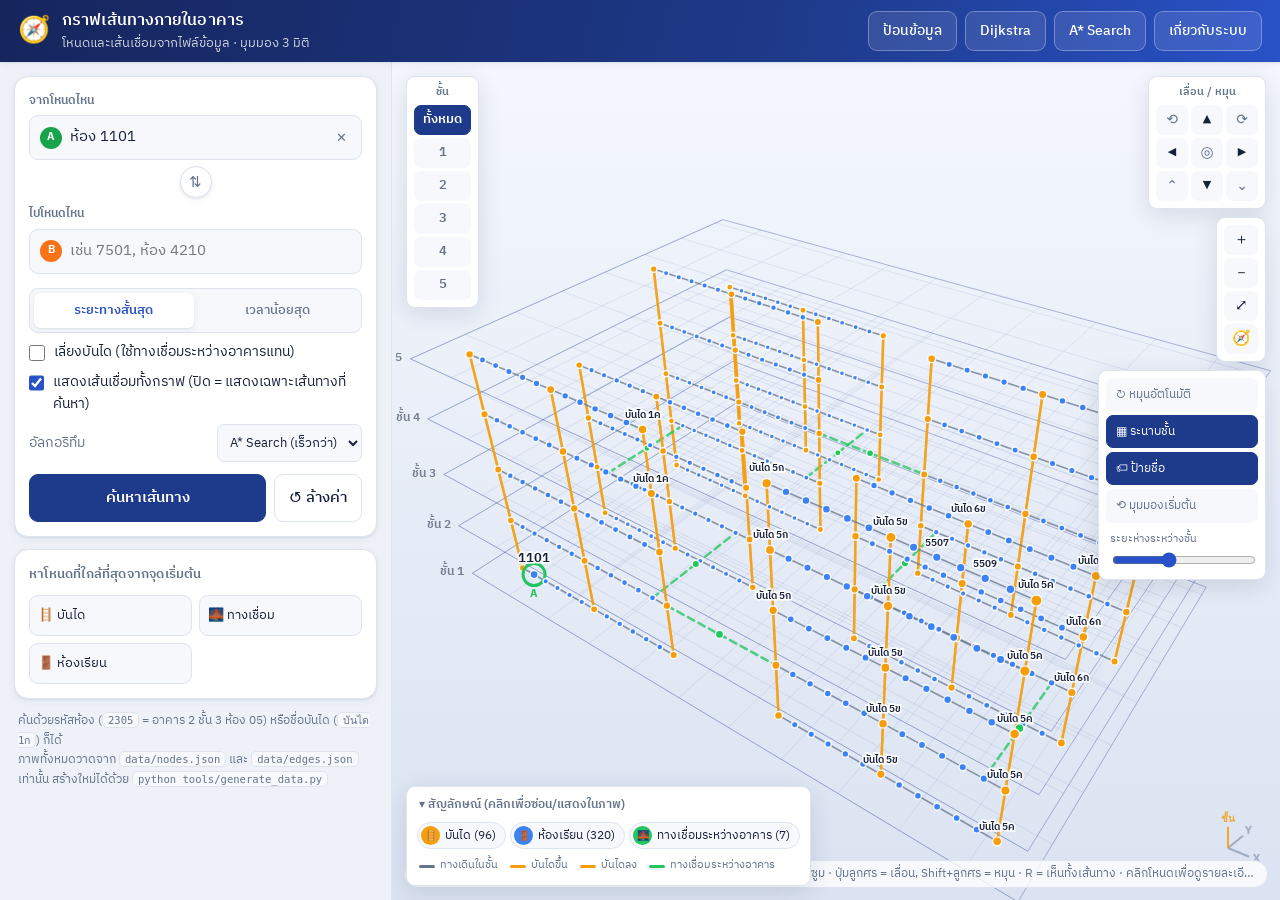
==== index.html @ a959c1fb "เพิ่มปุ่มล้างค่า จุดวิ่งบอกทิศทาง และการจัดมุมมองให้เห็นเส้นทางทั้งเส้น - ปุ่ม "ล้างค่า" ท้ายฟอร์ม ล" ====
<!DOCTYPE html>
<html lang="th">
<head>
<meta charset="utf-8">
<meta name="viewport" content="width=device-width, initial-scale=1, viewport-fit=cover">
<title>กราฟเส้นทางภายในอาคาร — มุมมอง 3 มิติ</title>
<meta name="description" content="แสดงโหนดและเส้นเชื่อมของอาคารเรียน 7 หลังเป็นภาพ 3 มิติที่หมุน เลื่อน และซูมได้ พร้อมค้นหาเส้นทางสั้นที่สุดด้วย Dijkstra และ A*">
<meta name="theme-color" content="#1e3a8a">
<link rel="preconnect" href="https://fonts.googleapis.com">
<link rel="preconnect" href="https://fonts.gstatic.com" crossorigin>
<link href="https://fonts.googleapis.com/css2?family=IBM+Plex+Sans+Thai:wght@400;500;600;700&display=swap" rel="stylesheet">
<link rel="stylesheet" href="css/style.css">
<link rel="icon" href="data:image/svg+xml,<svg xmlns='http://www.w3.org/2000/svg' viewBox='0 0 100 100'><text y='.9em' font-size='90'>🧭</text></svg>">
</head>
<body>

<header class="topbar">
  <div class="brand">
    <span class="brand-mark" aria-hidden="true">🧭</span>
    <div class="brand-text">
      <h1>กราฟเส้นทางภายในอาคาร</h1>
      <p>โหนดและเส้นเชื่อมจากไฟล์ข้อมูล · มุมมอง 3 มิติ</p>
    </div>
  </div>
  <nav class="topbar-actions">
    <a class="btn" href="data-editor.html" title="สอนวิธีป้อนข้อมูล JSON ทั้งสามไฟล์ พร้อมช่องแก้ไขที่วาดภาพให้ทันที">ป้อนข้อมูล</a>
    <a class="btn" href="dijkstra.html" title="อธิบายอัลกอริทึม Dijkstra พร้อมภาพจำลอง">Dijkstra</a>
    <a class="btn" href="astar.html" title="อธิบายอัลกอริทึม A* Search พร้อมภาพจำลอง">A* Search</a>
    <button type="button" class="btn btn-ghost" id="about-btn">เกี่ยวกับระบบ</button>
  </nav>
</header>

<div id="loader" class="loader">กำลังโหลดข้อมูลกราฟ…</div>

<main class="layout">

  <!-- ================= แถบด้านข้าง ================= -->
  <aside class="sidebar">
    <button type="button" id="sheet-handle" class="sheet-handle" aria-label="ย่อ/ขยายแผงค้นหา"></button>

    <section class="panel">
      <form id="route-form" autocomplete="off">
        <div class="picker" id="picker-start">
          <label class="picker-label" for="input-start">จากโหนดไหน</label>
          <div class="picker-control">
            <span class="picker-pin picker-pin--a">A</span>
            <input type="text" id="input-start" placeholder="เช่น 1101, บันได 1ก, ทางเชื่อม" role="combobox" aria-expanded="false" aria-controls="list-start">
            <button type="button" class="picker-clear" aria-label="ล้างจุดเริ่มต้น">✕</button>
          </div>
          <div class="picker-list" id="list-start" role="listbox"></div>
        </div>

        <button type="button" id="swap-btn" class="swap-btn" aria-label="สลับจุดเริ่มต้นกับจุดหมาย">⇅</button>

        <div class="picker" id="picker-goal">
          <label class="picker-label" for="input-goal">ไปโหนดไหน</label>
          <div class="picker-control">
            <span class="picker-pin picker-pin--b">B</span>
            <input type="text" id="input-goal" placeholder="เช่น 7501, ห้อง 4210" role="combobox" aria-expanded="false" aria-controls="list-goal">
            <button type="button" class="picker-clear" aria-label="ล้างจุดหมาย">✕</button>
          </div>
          <div class="picker-list" id="list-goal" role="listbox"></div>
        </div>

        <fieldset class="options">
          <legend class="sr-only">ตัวเลือกการค้นหาเส้นทาง</legend>

          <div class="segmented" role="radiogroup" aria-label="เกณฑ์การหาเส้นทาง">
            <label><input type="radio" name="metric" value="distance" checked><span>ระยะทางสั้นสุด</span></label>
            <label><input type="radio" name="metric" value="time"><span>เวลาน้อยสุด</span></label>
          </div>

          <label class="check">
            <input type="checkbox" id="opt-avoid-stairs">
            <span>เลี่ยงบันได (ใช้ทางเชื่อมระหว่างอาคารแทน)</span>
          </label>

          <label class="check">
            <input type="checkbox" id="opt-show-edges" checked>
            <span>แสดงเส้นเชื่อมทั้งกราฟ (ปิด = แสดงเฉพาะเส้นทางที่ค้นหา)</span>
          </label>

          <label class="select-row">
            <span>อัลกอริทึม</span>
            <select id="opt-algorithm">
              <option value="astar">A* Search (เร็วกว่า)</option>
              <option value="dijkstra">Dijkstra</option>
            </select>
          </label>
        </fieldset>

        <div class="form-actions">
          <button type="submit" class="btn btn-primary btn-block">ค้นหาเส้นทาง</button>
          <button type="button" class="btn btn-ghost btn-reset" id="reset-btn"
            title="ล้างจุดเริ่มต้น จุดหมาย และเส้นทางที่แสดงอยู่">↺ ล้างค่า</button>
        </div>
      </form>
    </section>

    <section class="panel panel-quick">
      <h2 class="panel-title">หาโหนดที่ใกล้ที่สุดจากจุดเริ่มต้น</h2>
      <div class="quick-grid">
        <button type="button" class="nearest-btn" data-types="stairs" data-label="บันได">🪜 บันได</button>
        <button type="button" class="nearest-btn" data-types="bridge" data-label="ทางเชื่อมระหว่างอาคาร">🌉 ทางเชื่อม</button>
        <button type="button" class="nearest-btn" data-types="classroom" data-label="ห้องเรียน">🚪 ห้องเรียน</button>
      </div>
    </section>

    <section class="panel" id="result-panel" hidden>
      <h2 class="panel-title">เส้นทางที่แนะนำ</h2>
      <div id="result-body"></div>
    </section>

    <section class="panel" id="detail-panel" hidden></section>

    <p class="sidebar-foot">
      ค้นด้วยรหัสห้อง (<code>2305</code> = อาคาร 2 ชั้น 3 ห้อง 05) หรือชื่อบันได (<code>บันได 1ก</code>) ก็ได้<br>
      ภาพทั้งหมดวาดจาก <code>data/nodes.json</code> และ <code>data/edges.json</code> เท่านั้น
      สร้างใหม่ได้ด้วย <code>python tools/generate_data.py</code>
    </p>
  </aside>

  <!-- ================= ภาพกราฟ 3 มิติ ================= -->
  <div class="viewport">
    <canvas id="scene" aria-label="ภาพกราฟโหนดและเส้นเชื่อมแบบ 3 มิติ ลากเพื่อหมุน"></canvas>

    <div class="view-hud view-hud--left">
      <div class="hud-card">
        <span class="hud-title">ชั้น</span>
        <div id="floor-switch" class="floor-switch"></div>
      </div>
    </div>

    <div class="view-hud view-hud--right">
      <div class="hud-card hud-pad" id="view-pad">
        <span class="hud-title">เลื่อน / หมุน</span>
        <div class="pad-grid">
          <button type="button" class="pad-rot" data-rotate="ccw" title="หมุนซ้าย (Shift+←)" aria-label="หมุนซ้าย">⟲</button>
          <button type="button" class="pad-dir" data-pan="up" title="เลื่อนจุดศูนย์กลางขึ้น (↑)" aria-label="เลื่อนขึ้น">▲</button>
          <button type="button" class="pad-rot" data-rotate="cw" title="หมุนขวา (Shift+→)" aria-label="หมุนขวา">⟳</button>

          <button type="button" class="pad-dir" data-pan="left" title="เลื่อนจุดศูนย์กลางไปทางซ้าย (←)" aria-label="เลื่อนซ้าย">◀</button>
          <button type="button" class="pad-home" id="pan-center" title="กลับไปกึ่งกลางกราฟ (C)" aria-label="กลับไปกึ่งกลาง">◎</button>
          <button type="button" class="pad-dir" data-pan="right" title="เลื่อนจุดศูนย์กลางไปทางขวา (→)" aria-label="เลื่อนขวา">▶</button>

          <button type="button" class="pad-rot" data-rotate="up" title="เงยขึ้น (Shift+↑)" aria-label="เงยขึ้น">⌃</button>
          <button type="button" class="pad-dir" data-pan="down" title="เลื่อนจุดศูนย์กลางลง (↓)" aria-label="เลื่อนลง">▼</button>
          <button type="button" class="pad-rot" data-rotate="down" title="ก้มลง (Shift+↓)" aria-label="ก้มลง">⌄</button>
        </div>
      </div>

      <div class="hud-card hud-zoom">
        <button type="button" id="zoom-in" aria-label="ขยาย (+)" title="ขยาย (+)">＋</button>
        <button type="button" id="zoom-out" aria-label="ย่อ (-)" title="ย่อ (-)">－</button>
        <button type="button" id="zoom-fit" aria-label="พอดีหน้าจอ (F)" title="พอดีหน้าจอ (F)">⤢</button>
        <button type="button" id="zoom-route" aria-label="เห็นทั้งเส้นทาง (R)" title="หันมุมมองให้เห็นเส้นทางทั้งเส้น (R)">🧭</button>
      </div>
      <div class="hud-card hud-view">
        <button type="button" id="btn-spin" class="hud-toggle" aria-pressed="false">↻ หมุนอัตโนมัติ</button>
        <button type="button" id="btn-grid" class="hud-toggle is-on" aria-pressed="true">▦ ระนาบชั้น</button>
        <button type="button" id="btn-labels" class="hud-toggle is-on" aria-pressed="true">🏷 ป้ายชื่อ</button>
        <button type="button" id="btn-reset" class="hud-toggle">⟲ มุมมองเริ่มต้น</button>
        <label class="hud-range">
          <span>ระยะห่างระหว่างชั้น</span>
          <input type="range" id="floor-gap" min="4" max="30" step="1" value="14">
        </label>
      </div>
    </div>

    <div class="view-hint">ลากเพื่อหมุน · Shift+ลาก หรือคลิกขวาลาก เพื่อเลื่อน · สกรอลล์หรือหุบสองนิ้วเพื่อซูม · ปุ่มลูกศร = เลื่อน, Shift+ลูกศร = หมุน · R = เห็นทั้งเส้นทาง · คลิกโหนดเพื่อดูรายละเอียด</div>

    <details class="legend" open>
      <summary>สัญลักษณ์ (คลิกเพื่อซ่อน/แสดงในภาพ)</summary>
      <div id="legend-items" class="legend-items"></div>
      <div class="legend-edges" id="legend-edges"></div>
    </details>
  </div>
</main>

<div id="toast" class="toast" role="status" aria-live="polite"></div>

<!-- ================= กล่องเกี่ยวกับระบบ ================= -->
<dialog id="about-dialog" class="dialog">
  <h2>ระบบทำงานอย่างไร</h2>
  <p>
    หน้านี้ไม่มีแผนที่หรือผังพื้น แต่แสดง <strong>กราฟถ่วงน้ำหนักแบบมีทิศทาง</strong>
    (weighted directed graph) ที่อ่านจากไฟล์ข้อมูลโดยตรง แล้วฉายเป็นภาพ 3 มิติที่หมุนได้
  </p>

  <div class="stat-grid">
    <div><span id="stat-nodes">–</span><small>โหนด</small></div>
    <div><span id="stat-edges">–</span><small>เส้นเชื่อม</small></div>
    <div><span id="stat-degree">–</span><small>ดีกรีเฉลี่ยต่อโหนด</small></div>
    <div><span id="stat-buildings">–</span><small>อาคาร</small></div>
  </div>

  <h3>โครงสร้างข้อมูล</h3>
  <ul>
    <li><strong>อาคาร 7 หลัง</strong> แบ่งเป็นสองโซนวางขนานกัน —
      โซนตะวันตกคืออาคาร 1–4 และโซนตะวันออกคืออาคาร 5–7
      แต่ละอาคารสูง <strong>4 หรือ 5 ชั้น</strong> ชั้นละ <strong>10 ห้อง</strong>
      (อาคาร 1, 3, 5, 7 สูง 5 ชั้น ส่วนอาคาร 2, 4, 6 สูง 4 ชั้น)</li>
    <li><strong>บันได 3 ตำแหน่งต่อชั้น</strong> — ก (ก่อนห้อง 01), ข (ระหว่างห้อง 05 กับ 06), ค (หลังห้อง 10)
      แต่ละชั้นมีโหนดบันไดของตัวเอง แล้วเชื่อมชั้นต่อชั้นด้วยเส้นเชื่อมชนิดบันได
      จึงเป็นทางเดียวที่ข้ามชั้นภายในอาคารได้</li>
    <li><strong>ทางเชื่อมระหว่างอาคาร 7 จุด</strong> แต่ละจุดเป็นโหนดชนิด <code>bridge</code> ของตัวเอง
      <ul>
        <li>ภายในโซน 5 จุดที่ชั้น 2 — อาคาร 1–2, 2–3, 3–4, 5–6 และ 6–7
          เชื่อมบริเวณห้อง 10 ของอาคารหนึ่งกับห้อง 01 ของอาคารถัดไป</li>
        <li>ข้ามโซน 2 จุด — อาคาร 1–5 ที่ชั้น 2 และอาคาร 3–7 ที่ชั้น 3
          เชื่อมบันได ค กับบันได ก ของอีกโซน ทำให้กราฟมีวงรอบ
          จึงมีเส้นทางให้เลือกมากกว่าหนึ่งทางจริง ๆ</li>
      </ul></li>
  </ul>

  <h3>รหัสห้อง</h3>
  <p>
    ใช้รูปแบบ [อาคาร][ชั้น][เลขห้อง] เช่น <code>2305</code> คือ อาคาร 2 ชั้น 3 ห้อง 05
  </p>

  <h3>การฉายภาพ 3 มิติ</h3>
  <p>
    พิกัด <code>x</code>, <code>y</code> มาจากไฟล์โดยตรง ส่วนแกนตั้งคำนวณจากค่า <code>floor</code>
    จากนั้นหมุนรอบแกนตั้งด้วยมุม yaw เอียงด้วยมุม pitch แล้วฉายแบบเปอร์สเปกทีฟ
    (<code>scale = focal / (dist + depth)</code>) และวาดจากไกลไปใกล้ตามหลัก painter's algorithm
    ระยะระหว่างชั้นบนภาพถูกขยายให้เห็นชัด ปรับได้ที่แถบเลื่อน "ระยะห่างระหว่างชั้น"
    และไม่มีผลต่อการคำนวณเส้นทาง
  </p>

  <h3>อัลกอริทึมที่ใช้</h3>
  <p>
    มีหน้าอธิบายแยกพร้อมภาพจำลองที่กดเดินทีละขั้นได้ที่
    <a href="dijkstra.html">Dijkstra's Algorithm</a> และ <a href="astar.html">A* Search</a>
  </p>
  <ul>
    <li><strong>Dijkstra's algorithm</strong> — หาเส้นทางที่มีน้ำหนักรวมต่ำที่สุด
      ใช้คิวลำดับความสำคัญแบบ binary heap ทำงานที่ O((V + E) log V)</li>
    <li><strong>A* search</strong> — Dijkstra ที่เพิ่มค่าประมาณระยะที่เหลือ
      โดยใช้ระยะทางเส้นตรงแบบ 3 มิติ ซึ่งเป็น admissible heuristic
      จึงได้เส้นทางสั้นที่สุดเหมือนเดิมแต่สำรวจโหนดน้อยกว่า</li>
    <li><strong>Multi-target Dijkstra</strong> — ใช้ในปุ่ม "หาโหนดที่ใกล้ที่สุด"
      เดินกราฟรอบเดียวได้บันไดหรือทางเชื่อมที่ใกล้ที่สุดพร้อมเส้นทาง</li>
    <li><strong>BFS</strong> — ตรวจว่ากราฟยังเชื่อมต่อกันครบทุกโหนด
      (สคริปต์ <code>tools/validate_data.py</code>)</li>
  </ul>

  <h3>น้ำหนักของเส้นเชื่อม</h3>
  <p>
    ทางเดินในชั้นเดียวกันช่วงละ 4 เมตร ทางเชื่อมระหว่างอาคารข้างละ 13 เมตร (ภายในโซน)
    หรือ 14 เมตร (ข้ามโซน)
    ส่วนบันไดหนึ่งช่วงชั้นคิดเป็นระยะเดิน 7.5 เมตร โดย <strong>ขึ้นบันไดใช้เวลามากกว่าลง</strong>
    (20 วินาที เทียบกับ 15 วินาที) จึงเก็บเป็นเส้นเชื่อมแบบมีทิศทางแยกกันสองเส้น
  </p>

  <h3>แก้ไขข้อมูล</h3>
  <p>
    แก้จำนวนอาคาร ชั้น ห้อง ตำแหน่งบันได หรือทางเชื่อมได้ที่
    <code>tools/generate_data.py</code> แล้วรัน
    <code>python tools/generate_data.py</code> เพื่อสร้างไฟล์ใน <code>data/</code> ใหม่
    หรือจะแก้ไฟล์ JSON เองก็ได้ แล้วตรวจด้วย <code>python tools/validate_data.py</code>
  </p>

  <form method="dialog" class="dialog-foot">
    <button type="button" class="btn btn-primary" id="about-close">ปิด</button>
  </form>
</dialog>

<script src="js/graph.js"></script>
<script src="js/directions.js"></script>
<script src="js/view3d.js"></script>
<script src="js/app.js"></script>
</body>
</html>
---- css/style.css ----
/* =============================================================
 * style.css — แผนที่นำทางภายในโรงเรียนบดินทรเดชา (สิงห์ สิงหเสนี)
 * ============================================================= */

:root {
  --navy-900: #16255c;
  --navy-800: #1e3a8a;
  --navy-600: #2952c8;
  --accent: #f59e0b;
  --route: #f97316;

  --bg: #eef2f8;
  --surface: #ffffff;
  --surface-2: #f6f8fc;
  --border: #dde4ee;
  --text: #16203a;
  --text-muted: #64748b;
  --shadow-sm: 0 1px 2px rgba(20, 34, 68, .07), 0 2px 8px rgba(20, 34, 68, .06);
  --shadow-md: 0 6px 24px rgba(20, 34, 68, .12);
  --radius: 14px;
  --radius-sm: 9px;
  --topbar-h: 62px;
}

@media (prefers-color-scheme: dark) {
  :root {
    --bg: #0d1424;
    --surface: #161f34;
    --surface-2: #1d2740;
    --border: #2b3752;
    --text: #e8edf7;
    --text-muted: #93a2bd;
    --navy-800: #3b62d6;
    --navy-600: #4f7bef;
    --shadow-sm: 0 1px 2px rgba(0, 0, 0, .4);
    --shadow-md: 0 8px 30px rgba(0, 0, 0, .5);
  }
}

* { box-sizing: border-box; }

html, body {
  height: 100%;
  margin: 0;
}

body {
  font-family: 'IBM Plex Sans Thai', 'Noto Sans Thai', 'Sarabun', system-ui, -apple-system, sans-serif;
  background: var(--bg);
  color: var(--text);
  font-size: 15px;
  line-height: 1.6;
  overflow: hidden;
}

.sr-only {
  position: absolute; width: 1px; height: 1px;
  padding: 0; margin: -1px; overflow: hidden;
  clip: rect(0 0 0 0); white-space: nowrap; border: 0;
}

code {
  font-family: ui-monospace, 'SFMono-Regular', Consolas, monospace;
  font-size: .88em;
  background: var(--surface-2);
  border: 1px solid var(--border);
  border-radius: 5px;
  padding: 1px 5px;
}

/* ---------------------------- แถบบน ---------------------------- */
.topbar {
  height: var(--topbar-h);
  display: flex;
  align-items: center;
  justify-content: space-between;
  gap: 16px;
  padding: 0 18px;
  background: linear-gradient(102deg, var(--navy-900), var(--navy-800) 62%, var(--navy-600));
  color: #fff;
  box-shadow: var(--shadow-sm);
  position: relative;
  z-index: 30;
}

.brand { display: flex; align-items: center; gap: 12px; min-width: 0; }
.brand-mark { font-size: 26px; line-height: 1; }
.brand-text { min-width: 0; }
.brand-text h1 {
  margin: 0; font-size: 16px; font-weight: 600; letter-spacing: .1px;
  white-space: nowrap; overflow: hidden; text-overflow: ellipsis;
}
.brand-text p {
  margin: 0; font-size: 12.5px; opacity: .78;
  white-space: nowrap; overflow: hidden; text-overflow: ellipsis;
}
.topbar-actions { display: flex; gap: 8px; flex-shrink: 0; }
.topbar-actions .btn {
  color: #fff;
  border-color: rgba(255, 255, 255, .3);
  background: rgba(255, 255, 255, .1);
  text-decoration: none;
}
.topbar-actions .btn:hover { background: rgba(255, 255, 255, .2); }

/* ---------------------------- ปุ่ม ---------------------------- */
.btn {
  font: inherit;
  font-size: 14px;
  font-weight: 500;
  border-radius: var(--radius-sm);
  border: 1px solid var(--border);
  background: var(--surface);
  color: var(--text);
  padding: 8px 14px;
  cursor: pointer;
  transition: background .16s, border-color .16s, transform .1s;
  white-space: nowrap;
}
.btn:hover { background: var(--surface-2); }
.btn:active { transform: translateY(1px); }
.btn-primary {
  background: var(--navy-800);
  border-color: var(--navy-800);
  color: #fff;
  font-weight: 600;
}
.btn-primary:hover { background: var(--navy-600); border-color: var(--navy-600); }
.btn-block { width: 100%; padding: 11px; font-size: 15px; }

/* แถวปุ่มท้ายฟอร์ม: "ค้นหาเส้นทาง" กินพื้นที่ที่เหลือ ส่วน "ล้างค่า" กว้างพอดีข้อความ */
.form-actions { display: flex; gap: 8px; align-items: stretch; }
.form-actions .btn-block { flex: 1; }
.btn-reset { padding: 11px 14px; font-size: 15px; white-space: nowrap; }

.icon-btn {
  font: inherit;
  border: 0;
  background: transparent;
  color: var(--text-muted);
  cursor: pointer;
  border-radius: 8px;
  width: 30px; height: 30px;
  flex-shrink: 0;
}
.icon-btn:hover { background: var(--surface-2); color: var(--text); }

/* ---------------------------- โครงหน้า ---------------------------- */
.layout {
  display: grid;
  grid-template-columns: 392px 1fr;
  height: calc(100% - var(--topbar-h));
}

.sidebar {
  overflow-y: auto;
  overscroll-behavior: contain;
  padding: 14px 14px 28px;
  display: flex;
  flex-direction: column;
  gap: 12px;
  background: var(--bg);
  border-right: 1px solid var(--border);
}
.sheet-handle { display: none; }

.panel {
  background: var(--surface);
  border: 1px solid var(--border);
  border-radius: var(--radius);
  padding: 14px;
  box-shadow: var(--shadow-sm);
}
.panel-title {
  margin: 0 0 10px;
  font-size: 13px;
  font-weight: 600;
  color: var(--text-muted);
  letter-spacing: .2px;
}

.sidebar-foot {
  margin: 0;
  font-size: 12px;
  line-height: 1.65;
  color: var(--text-muted);
  padding: 0 4px;
}

/* ---------------------------- ช่องเลือกสถานที่ ---------------------------- */
.picker { position: relative; }
.picker-label {
  display: block;
  font-size: 12px;
  font-weight: 600;
  color: var(--text-muted);
  margin-bottom: 5px;
}
.picker-control {
  display: flex;
  align-items: center;
  gap: 8px;
  background: var(--surface-2);
  border: 1.5px solid var(--border);
  border-radius: var(--radius-sm);
  padding: 0 8px 0 10px;
  transition: border-color .16s, box-shadow .16s;
}
.picker-control:focus-within {
  border-color: var(--navy-600);
  box-shadow: 0 0 0 3px rgba(41, 82, 200, .15);
}
.picker-pin {
  width: 22px; height: 22px;
  border-radius: 50%;
  display: grid; place-items: center;
  font-size: 11px; font-weight: 700; color: #fff;
  flex-shrink: 0;
}
.picker-pin--a { background: #16a34a; }
.picker-pin--b { background: var(--route); }
.picker-control input {
  flex: 1;
  min-width: 0;
  font: inherit;
  font-size: 14.5px;
  border: 0;
  background: transparent;
  color: var(--text);
  padding: 10px 0;
  outline: none;
}
.picker-clear {
  border: 0; background: transparent; cursor: pointer;
  color: var(--text-muted); font-size: 13px;
  width: 24px; height: 24px; border-radius: 6px;
  visibility: hidden;
}
.picker.has-value .picker-clear { visibility: visible; }
.picker-clear:hover { background: var(--border); }

.picker-list {
  display: none;
  position: absolute;
  z-index: 20;
  top: 100%;
  left: 0; right: 0;
  margin-top: 5px;
  max-height: 306px;
  overflow-y: auto;
  background: var(--surface);
  border: 1px solid var(--border);
  border-radius: var(--radius-sm);
  box-shadow: var(--shadow-md);
  padding: 4px;
}
.picker.is-open .picker-list { display: block; }

.picker-item {
  display: flex;
  align-items: center;
  gap: 10px;
  width: 100%;
  text-align: right;
  font: inherit;
  border: 0;
  background: transparent;
  color: var(--text);
  padding: 7px 8px;
  border-radius: 7px;
  cursor: pointer;
}
.picker-item:hover, .picker-item.is-active { background: var(--surface-2); }
.picker-glyph {
  width: 30px; height: 30px;
  border-radius: 8px;
  display: grid; place-items: center;
  font-size: 15px;
  flex-shrink: 0;
}
.picker-text { display: flex; flex-direction: column; text-align: left; min-width: 0; }
.picker-name { font-size: 14px; font-weight: 500; }
.picker-context { font-size: 11.5px; color: var(--text-muted); }
.picker-empty { padding: 14px; text-align: center; color: var(--text-muted); font-size: 13px; }

.swap-btn {
  display: block;
  margin: 6px auto;
  width: 32px; height: 32px;
  border-radius: 50%;
  border: 1px solid var(--border);
  background: var(--surface);
  color: var(--text-muted);
  font-size: 15px;
  cursor: pointer;
  box-shadow: var(--shadow-sm);
  transition: transform .18s, color .18s;
}
.swap-btn:hover { color: var(--navy-600); transform: rotate(180deg); }

/* ---------------------------- ตัวเลือก ---------------------------- */
.options {
  border: 0;
  margin: 14px 0 12px;
  padding: 0;
  display: flex;
  flex-direction: column;
  gap: 9px;
}

.segmented {
  display: grid;
  grid-template-columns: 1fr 1fr;
  gap: 4px;
  background: var(--surface-2);
  border: 1px solid var(--border);
  border-radius: var(--radius-sm);
  padding: 4px;
}
.segmented label { cursor: pointer; }
.segmented input { position: absolute; opacity: 0; pointer-events: none; }
.segmented span {
  display: block;
  text-align: center;
  padding: 7px 4px;
  border-radius: 6px;
  font-size: 13px;
  font-weight: 500;
  color: var(--text-muted);
  transition: background .16s, color .16s;
}
.segmented input:checked + span {
  background: var(--surface);
  color: var(--navy-600);
  font-weight: 600;
  box-shadow: var(--shadow-sm);
}
.segmented input:focus-visible + span { outline: 2px solid var(--navy-600); outline-offset: 1px; }

.check {
  display: flex;
  align-items: flex-start;
  gap: 9px;
  font-size: 13.5px;
  cursor: pointer;
  color: var(--text);
}
.check input { margin: 3px 0 0; accent-color: var(--navy-600); width: 16px; height: 16px; }

.select-row {
  display: flex;
  align-items: center;
  justify-content: space-between;
  gap: 10px;
  font-size: 13.5px;
  color: var(--text-muted);
}
.select-row select {
  font: inherit;
  font-size: 13px;
  padding: 6px 8px;
  border-radius: 7px;
  border: 1px solid var(--border);
  background: var(--surface-2);
  color: var(--text);
}

/* ---------------------------- ปุ่มหาจุดใกล้ที่สุด ---------------------------- */
.quick-grid {
  display: grid;
  grid-template-columns: repeat(2, 1fr);
  gap: 7px;
}
.nearest-btn {
  font: inherit;
  font-size: 13px;
  padding: 9px 8px;
  border-radius: var(--radius-sm);
  border: 1px solid var(--border);
  background: var(--surface-2);
  color: var(--text);
  cursor: pointer;
  text-align: left;
  transition: border-color .16s, background .16s;
}
.nearest-btn:hover { border-color: var(--navy-600); background: var(--surface); }

/* ---------------------------- ผลลัพธ์เส้นทาง ---------------------------- */
.route-summary { margin-bottom: 12px; }
.route-headline {
  display: flex;
  align-items: center;
  gap: 7px;
  flex-wrap: wrap;
  font-size: 14px;
  font-weight: 600;
  margin-bottom: 11px;
}
.route-arrow { color: var(--text-muted); }
.route-from { color: #16a34a; }
.route-to { color: var(--route); }

.route-metrics {
  display: grid;
  grid-template-columns: repeat(3, 1fr);
  gap: 7px;
}
.metric {
  background: var(--surface-2);
  border: 1px solid var(--border);
  border-radius: var(--radius-sm);
  padding: 9px 8px;
  text-align: center;
}
.metric-primary { background: rgba(249, 115, 22, .1); border-color: rgba(249, 115, 22, .35); }
.metric-value { display: block; font-size: 15px; font-weight: 700; line-height: 1.35; }
.metric-primary .metric-value { color: var(--route); }
.metric-label { display: block; font-size: 11px; color: var(--text-muted); }

.route-floors {
  display: flex;
  flex-wrap: wrap;
  align-items: center;
  gap: 6px;
  margin-top: 10px;
}
.route-floors-label { font-size: 12px; color: var(--text-muted); }
.chip {
  font: inherit;
  font-size: 12px;
  padding: 3px 10px;
  border-radius: 999px;
  border: 1px solid var(--border);
  background: var(--surface-2);
  color: var(--text);
  cursor: pointer;
}
.chip:hover { border-color: var(--navy-600); color: var(--navy-600); }

.route-stats {
  margin-top: 10px;
  font-size: 11.5px;
  color: var(--text-muted);
  border-top: 1px dashed var(--border);
  padding-top: 8px;
  line-height: 1.55;
}

.steps { list-style: none; margin: 0; padding: 0; }
.step {
  display: grid;
  grid-template-columns: 22px 32px 1fr auto;
  align-items: start;
  gap: 9px;
  padding: 9px 6px;
  border-radius: var(--radius-sm);
  cursor: pointer;
  position: relative;
  outline: none;
}
.step + .step { border-top: 1px solid var(--border); }
.step:hover, .step:focus-visible { background: var(--surface-2); }
.step.is-active {
  background: rgba(249, 115, 22, .12);
  box-shadow: inset 3px 0 0 var(--route);
}
.step-index {
  font-size: 11px;
  font-weight: 700;
  color: var(--text-muted);
  text-align: center;
  padding-top: 6px;
}
.step-icon {
  width: 32px; height: 32px;
  border-radius: 9px;
  display: grid; place-items: center;
  background: var(--surface-2);
  color: var(--navy-600);
  border: 1px solid var(--border);
}
.step-icon svg { width: 19px; height: 19px; }
.step-icon.icon-start { background: rgba(22, 163, 74, .14); color: #16a34a; border-color: rgba(22, 163, 74, .3); }
.step-icon.icon-finish { background: rgba(249, 115, 22, .14); color: var(--route); border-color: rgba(249, 115, 22, .35); }
.step-icon.icon-stairs-up, .step-icon.icon-stairs-down, .step-icon.icon-elevator {
  background: rgba(100, 116, 139, .16); color: #475569;
}
.step-body { display: flex; flex-direction: column; min-width: 0; }
.step-title { font-size: 14px; font-weight: 500; line-height: 1.45; }
.step-detail { font-size: 12px; color: var(--text-muted); line-height: 1.5; }
.step-distance {
  font-size: 11.5px;
  color: var(--text-muted);
  white-space: nowrap;
  padding-top: 4px;
}

/* ---------------------------- รายละเอียดสถานที่ ---------------------------- */
.panel-head {
  display: flex;
  align-items: flex-start;
  gap: 11px;
  margin-bottom: 11px;
}
.detail-glyph {
  width: 42px; height: 42px;
  border-radius: 12px;
  display: grid; place-items: center;
  font-size: 20px;
  flex-shrink: 0;
}
.panel-head > div { flex: 1; min-width: 0; }
.detail-name { margin: 0; font-size: 16px; font-weight: 600; line-height: 1.4; }
.detail-context { margin: 1px 0 0; font-size: 12.5px; color: var(--text-muted); }

.source-badge {
  display: inline-block;
  margin-top: 5px;
  font-size: 11px;
  font-weight: 500;
  border-radius: 999px;
  padding: 2px 9px;
  line-height: 1.6;
}
.source-badge.is-verified {
  background: rgba(22, 163, 74, .13);
  color: #15803d;
  border: 1px solid rgba(22, 163, 74, .35);
}
.source-badge.is-draft {
  background: rgba(245, 158, 11, .13);
  color: #b45309;
  border: 1px solid rgba(245, 158, 11, .4);
}
@media (prefers-color-scheme: dark) {
  .source-badge.is-verified { color: #4ade80; }
  .source-badge.is-draft { color: #fbbf24; }
}

.detail-photo {
  width: 100%;
  border-radius: var(--radius-sm);
  display: block;
  margin-bottom: 11px;
  aspect-ratio: 16 / 10;
  object-fit: cover;
  background: var(--surface-2);
}
.detail-photo--empty {
  display: grid;
  place-content: center;
  text-align: center;
  font-size: 12.5px;
  color: var(--text-muted);
  border: 1px dashed var(--border);
  padding: 12px;
  line-height: 1.7;
}
.detail-desc { margin: 0 0 11px; font-size: 13.5px; line-height: 1.65; }

.detail-facts {
  margin: 0 0 13px;
  display: grid;
  gap: 1px;
  background: var(--border);
  border: 1px solid var(--border);
  border-radius: var(--radius-sm);
  overflow: hidden;
}
.detail-facts > div {
  display: grid;
  grid-template-columns: 116px 1fr;
  gap: 8px;
  background: var(--surface);
  padding: 7px 10px;
}
.detail-facts dt { font-size: 12.5px; color: var(--text-muted); margin: 0; }
.detail-facts dd { font-size: 13px; margin: 0; word-break: break-word; }

.detail-actions { display: grid; grid-template-columns: 1fr 1fr; gap: 8px; }

/* ---------------------------- ภาพกราฟ 3 มิติ ---------------------------- */
.viewport {
  position: relative;
  overflow: hidden;
  background: var(--surface-2);
}

#scene {
  width: 100%;
  height: 100%;
  display: block;
  cursor: grab;
  touch-action: none;
  outline: none;
}
#scene.is-dragging { cursor: grabbing; }
#scene:focus-visible { box-shadow: inset 0 0 0 2px var(--navy-600); }

.view-hint {
  position: absolute;
  left: 50%;
  bottom: 12px;
  transform: translateX(-50%);
  z-index: 4;
  pointer-events: none;
  font-size: 11.5px;
  color: var(--text-muted);
  background: color-mix(in srgb, var(--surface) 78%, transparent);
  border: 1px solid var(--border);
  border-radius: 999px;
  padding: 4px 12px;
  white-space: nowrap;
  max-width: calc(100% - 24px);
  overflow: hidden;
  text-overflow: ellipsis;
}

/* ---------------------------- HUD บนภาพ ---------------------------- */
.view-hud { position: absolute; z-index: 5; display: grid; gap: 8px; }
.view-hud--left { left: 14px; top: 14px; }
.view-hud--right { right: 14px; top: 14px; justify-items: end; }

.hud-card {
  background: var(--surface);
  border: 1px solid var(--border);
  border-radius: var(--radius-sm);
  box-shadow: var(--shadow-md);
  padding: 7px;
}
.hud-title {
  display: block;
  font-size: 10.5px;
  color: var(--text-muted);
  text-align: center;
  margin-bottom: 4px;
  font-weight: 600;
}
.floor-switch { display: flex; flex-direction: column; gap: 3px; }
.floor-switch button {
  font: inherit;
  font-size: 13px;
  font-weight: 600;
  min-width: 56px; height: 30px;
  padding: 0 8px;
  border-radius: 7px;
  border: 1px solid transparent;
  background: var(--surface-2);
  color: var(--text-muted);
  cursor: pointer;
}
.floor-switch button:hover { border-color: var(--navy-600); }
.floor-switch button.is-active {
  background: var(--navy-800);
  border-color: var(--navy-800);
  color: #fff;
}

/* แผงเลื่อน/หมุนมุมมอง — ตาราง 3x3
 * ขอบกลางสี่ด้าน = เลื่อนจุดศูนย์กลาง, สี่มุม = หมุน/ก้มเงย, ตรงกลาง = กลับกึ่งกลาง */
.hud-pad .pad-grid {
  display: grid;
  grid-template-columns: repeat(3, 32px);
  gap: 3px;
}
.hud-pad button {
  font: inherit;
  font-size: 12px;
  line-height: 1;
  height: 30px;
  border: 0;
  border-radius: 7px;
  background: var(--surface-2);
  color: var(--text-muted);
  cursor: pointer;
  transition: background .14s, color .14s;
}
.hud-pad button:hover { background: var(--border); color: var(--text); }
.hud-pad button:active { background: var(--navy-800); color: #fff; }
.hud-pad .pad-dir { color: var(--text); font-size: 11px; }
.hud-pad .pad-rot { font-size: 14px; }
.hud-pad .pad-home { font-size: 15px; }

.hud-zoom { display: flex; flex-direction: column; gap: 3px; }
.hud-zoom button {
  font: inherit;
  font-size: 15px;
  width: 34px; height: 30px;
  border-radius: 7px;
  border: 0;
  background: var(--surface-2);
  color: var(--text);
  cursor: pointer;
}
.hud-zoom button:hover { background: var(--border); }

.hud-view { display: grid; gap: 4px; width: 168px; }
.hud-toggle {
  font: inherit;
  font-size: 12px;
  text-align: left;
  padding: 6px 9px;
  border-radius: 7px;
  border: 1px solid transparent;
  background: var(--surface-2);
  color: var(--text-muted);
  cursor: pointer;
}
.hud-toggle:hover { border-color: var(--navy-600); }
.hud-toggle.is-on {
  background: var(--navy-800);
  border-color: var(--navy-800);
  color: #fff;
}
.hud-range {
  display: grid;
  gap: 3px;
  font-size: 10.5px;
  color: var(--text-muted);
  padding: 4px 4px 2px;
}
.hud-range input { width: 100%; accent-color: var(--navy-600); }

/* ---------------------------- สัญลักษณ์ ---------------------------- */
.legend {
  position: absolute;
  left: 14px;
  bottom: 14px;
  z-index: 5;
  max-width: min(430px, calc(100% - 28px));
  background: var(--surface);
  border: 1px solid var(--border);
  border-radius: var(--radius-sm);
  box-shadow: var(--shadow-md);
  font-size: 12px;
}
.legend summary {
  cursor: pointer;
  padding: 8px 12px;
  font-weight: 600;
  color: var(--text-muted);
  list-style: none;
  user-select: none;
}
.legend summary::-webkit-details-marker { display: none; }
.legend summary::before { content: '▾ '; }
.legend:not([open]) summary::before { content: '▸ '; }
.legend-items {
  display: flex;
  flex-wrap: wrap;
  gap: 4px;
  padding: 0 10px 8px;
}
.legend-item {
  display: flex;
  align-items: center;
  gap: 5px;
  font: inherit;
  font-size: 11.5px;
  border: 1px solid var(--border);
  background: var(--surface-2);
  color: var(--text-muted);
  border-radius: 999px;
  padding: 3px 9px 3px 3px;
  cursor: pointer;
  opacity: .45;
  transition: opacity .16s;
}
.legend-item.is-on { opacity: 1; color: var(--text); }
.legend-dot {
  width: 19px; height: 19px;
  border-radius: 50%;
  display: grid; place-items: center;
  font-size: 10px;
}
.legend-edges {
  display: flex;
  flex-wrap: wrap;
  gap: 4px 12px;
  padding: 0 12px 10px;
  color: var(--text-muted);
  font-size: 11px;
}
.legend-edge { display: inline-flex; align-items: center; gap: 5px; }
.legend-edge i {
  width: 16px; height: 3px;
  border-radius: 2px;
  display: inline-block;
}

/* ---------------------------- แจ้งเตือน / กล่องข้อความ ---------------------------- */
.toast {
  position: fixed;
  left: 50%;
  bottom: 26px;
  transform: translate(-50%, 20px);
  z-index: 60;
  background: var(--navy-900);
  color: #fff;
  font-size: 13.5px;
  padding: 11px 18px;
  border-radius: 999px;
  box-shadow: var(--shadow-md);
  opacity: 0;
  pointer-events: none;
  transition: opacity .22s, transform .22s;
  max-width: min(92vw, 520px);
  text-align: center;
}
.toast.is-visible { opacity: 1; transform: translate(-50%, 0); }

.notice {
  border-radius: var(--radius-sm);
  padding: 12px 14px;
  font-size: 13.5px;
  line-height: 1.65;
}
.notice p { margin: 5px 0 0; }
.notice pre {
  margin: 8px 0 0;
  background: rgba(0, 0, 0, .06);
  padding: 8px 10px;
  border-radius: 6px;
  overflow-x: auto;
  font-size: 12.5px;
}
.notice-warn { background: rgba(245, 158, 11, .12); border: 1px solid rgba(245, 158, 11, .4); }
.notice-error { background: rgba(220, 38, 38, .1); border: 1px solid rgba(220, 38, 38, .38); }

.loader {
  position: fixed;
  inset: var(--topbar-h) 0 0;
  z-index: 40;
  display: grid;
  place-content: center;
  gap: 12px;
  background: var(--bg);
  color: var(--text-muted);
  padding: 24px;
  text-align: center;
}
.loader .notice { text-align: left; max-width: 560px; }

.dialog {
  border: 1px solid var(--border);
  border-radius: var(--radius);
  background: var(--surface);
  color: var(--text);
  max-width: 620px;
  width: calc(100vw - 36px);
  padding: 24px;
  box-shadow: var(--shadow-md);
  line-height: 1.7;
}
.dialog::backdrop { background: rgba(11, 18, 34, .6); backdrop-filter: blur(2px); }
.dialog h2 { margin: 0 0 10px; font-size: 20px; }
.dialog h3 { margin: 20px 0 5px; font-size: 14.5px; color: var(--navy-600); }
.dialog p, .dialog ul { margin: 0; font-size: 14px; }
.dialog ul { padding-left: 20px; }
.dialog li { margin-bottom: 5px; }
.dialog-foot { margin-top: 22px; text-align: right; }

.stat-grid {
  display: grid;
  grid-template-columns: repeat(4, 1fr);
  gap: 8px;
  margin: 16px 0 4px;
}
.stat-grid > div {
  background: var(--surface-2);
  border: 1px solid var(--border);
  border-radius: var(--radius-sm);
  padding: 10px 6px;
  text-align: center;
}
.stat-grid span { display: block; font-size: 19px; font-weight: 700; color: var(--navy-600); }
.stat-grid small { font-size: 11px; color: var(--text-muted); }

/* ---------------------------- จอเล็ก ---------------------------- */
@media (max-width: 900px) {
  body { overflow: auto; }

  .layout {
    grid-template-columns: 1fr;
    grid-template-rows: 1fr;
    position: relative;
  }

  .viewport { height: calc(100dvh - var(--topbar-h)); }

  .sidebar {
    position: fixed;
    left: 0; right: 0; bottom: 0;
    z-index: 25;
    max-height: 82dvh;
    height: auto;
    border-right: 0;
    border-top: 1px solid var(--border);
    border-radius: 20px 20px 0 0;
    background: var(--surface);
    box-shadow: 0 -8px 30px rgba(15, 25, 50, .18);
    padding: 4px 12px 20px;
    transform: translateY(calc(100% - 168px));
    transition: transform .3s cubic-bezier(.32, .72, 0, 1);
  }
  .sidebar.is-expanded { transform: translateY(0); }

  .sheet-handle {
    display: block;
    position: sticky;
    top: 0;
    z-index: 2;
    width: 100%;
    height: 26px;
    border: 0;
    background: var(--surface);
    cursor: pointer;
    flex-shrink: 0;
  }
  .sheet-handle::after {
    content: '';
    display: block;
    width: 42px; height: 4px;
    margin: 9px auto;
    border-radius: 999px;
    background: var(--border);
  }

  .panel { box-shadow: none; }
  .legend { display: none; }
  .view-hint { display: none; }
  .hud-view { width: 148px; }
  .hud-view .hud-toggle { font-size: 11px; padding: 5px 7px; }
  /* จอแคบ: ปุ่มชั้นเรียงเป็นตาราง และย่อแผงเลื่อน/หมุน เพื่อไม่ให้บังภาพ */
  .floor-switch { flex-direction: row; flex-wrap: wrap; max-width: 132px; }
  .floor-switch button { min-width: 40px; height: 27px; font-size: 12px; }
  .hud-pad .pad-grid { grid-template-columns: repeat(3, 28px); }
  .hud-pad button { height: 26px; }
  .hud-zoom button { width: 30px; height: 27px; }
  .toast { bottom: 190px; }
  .stat-grid { grid-template-columns: repeat(2, 1fr); }
  .brand-text h1 { font-size: 14px; }
  .topbar-actions .btn { padding: 7px 10px; font-size: 13px; }
}

@media (max-width: 520px) {
  .brand-text p { display: none; }
  .detail-actions, .route-metrics { grid-template-columns: 1fr; }
  .route-metrics { grid-template-columns: repeat(3, 1fr); }
  .metric-value { font-size: 13px; }
}

@media (prefers-reduced-motion: reduce) {
  * { transition-duration: .01ms !important; animation-duration: .01ms !important; }
}
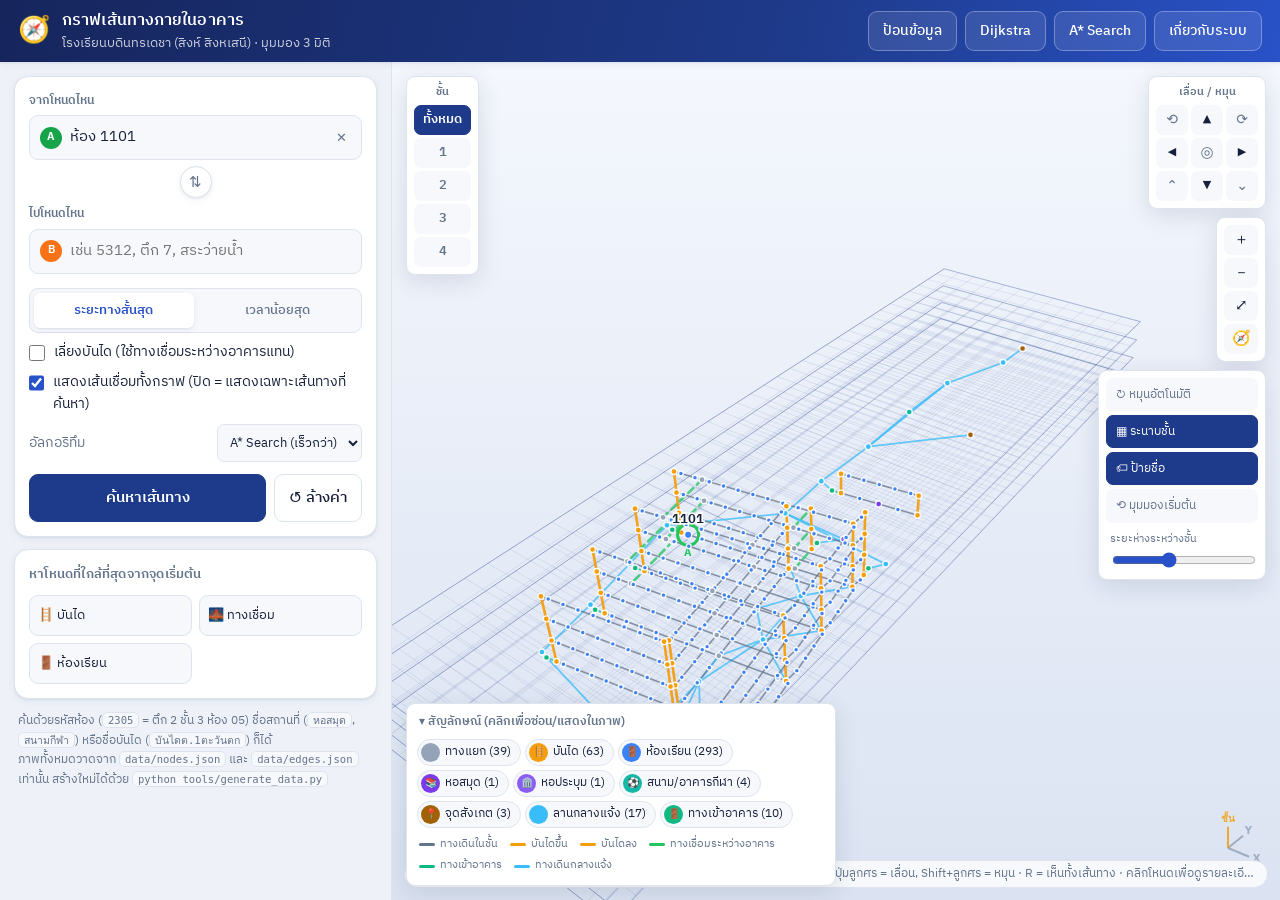
==== commit 50d863e8: "ปรับกราฟเส้นทางให้ตรงกับผัง 3 มิติของโรงเรียน ถอดพิกัดอาคารจริงจาก buildings.js ของ https://thtpk.gi" ====
--- a/index.html
+++ b/index.html
@@ -4,7 +4,7 @@
 <meta charset="utf-8">
 <meta name="viewport" content="width=device-width, initial-scale=1, viewport-fit=cover">
 <title>กราฟเส้นทางภายในอาคาร — มุมมอง 3 มิติ</title>
-<meta name="description" content="แสดงโหนดและเส้นเชื่อมของอาคารเรียน 7 หลังเป็นภาพ 3 มิติที่หมุน เลื่อน และซูมได้ พร้อมค้นหาเส้นทางสั้นที่สุดด้วย Dijkstra และ A*">
+<meta name="description" content="กราฟเส้นทางภายในโรงเรียนบดินทรเดชา (สิงห์ สิงหเสนี) ถอดจากผัง 3 มิติของโรงเรียน แสดงโหนดและเส้นเชื่อมเป็นภาพ 3 มิติที่หมุน เลื่อน และซูมได้ พร้อมค้นหาเส้นทางสั้นที่สุดด้วย Dijkstra และ A*">
 <meta name="theme-color" content="#1e3a8a">
 <link rel="preconnect" href="https://fonts.googleapis.com">
 <link rel="preconnect" href="https://fonts.gstatic.com" crossorigin>
@@ -19,7 +19,7 @@
     <span class="brand-mark" aria-hidden="true">🧭</span>
     <div class="brand-text">
       <h1>กราฟเส้นทางภายในอาคาร</h1>
-      <p>โหนดและเส้นเชื่อมจากไฟล์ข้อมูล · มุมมอง 3 มิติ</p>
+      <p>โรงเรียนบดินทรเดชา (สิงห์ สิงหเสนี) · มุมมอง 3 มิติ</p>
     </div>
   </div>
   <nav class="topbar-actions">
@@ -44,7 +44,7 @@
           <label class="picker-label" for="input-start">จากโหนดไหน</label>
           <div class="picker-control">
             <span class="picker-pin picker-pin--a">A</span>
-            <input type="text" id="input-start" placeholder="เช่น 1101, บันได 1ก, ทางเชื่อม" role="combobox" aria-expanded="false" aria-controls="list-start">
+            <input type="text" id="input-start" placeholder="เช่น 1101, หอสมุด, สนามกีฬา" role="combobox" aria-expanded="false" aria-controls="list-start">
             <button type="button" class="picker-clear" aria-label="ล้างจุดเริ่มต้น">✕</button>
           </div>
           <div class="picker-list" id="list-start" role="listbox"></div>
@@ -56,7 +56,7 @@
           <label class="picker-label" for="input-goal">ไปโหนดไหน</label>
           <div class="picker-control">
             <span class="picker-pin picker-pin--b">B</span>
-            <input type="text" id="input-goal" placeholder="เช่น 7501, ห้อง 4210" role="combobox" aria-expanded="false" aria-controls="list-goal">
+            <input type="text" id="input-goal" placeholder="เช่น 5312, ตึก 7, สระว่ายน้ำ" role="combobox" aria-expanded="false" aria-controls="list-goal">
             <button type="button" class="picker-clear" aria-label="ล้างจุดหมาย">✕</button>
           </div>
           <div class="picker-list" id="list-goal" role="listbox"></div>
@@ -114,7 +114,8 @@
     <section class="panel" id="detail-panel" hidden></section>
 
     <p class="sidebar-foot">
-      ค้นด้วยรหัสห้อง (<code>2305</code> = อาคาร 2 ชั้น 3 ห้อง 05) หรือชื่อบันได (<code>บันได 1ก</code>) ก็ได้<br>
+      ค้นด้วยรหัสห้อง (<code>2305</code> = ตึก 2 ชั้น 3 ห้อง 05) ชื่อสถานที่ (<code>หอสมุด</code>, <code>สนามกีฬา</code>)
+      หรือชื่อบันได (<code>บันไดต.1ตะวันตก</code>) ก็ได้<br>
       ภาพทั้งหมดวาดจาก <code>data/nodes.json</code> และ <code>data/edges.json</code> เท่านั้น
       สร้างใหม่ได้ด้วย <code>python tools/generate_data.py</code>
     </p>
@@ -195,27 +196,39 @@
   </div>
 
   <h3>โครงสร้างข้อมูล</h3>
+  <p>
+    ผังทั้งหมดถอดมาจาก <a href="https://thtpk.github.io/3D_Map/" target="_blank" rel="noopener">ผัง 3 มิติของโรงเรียน</a>
+    โดยคิดอาคารแต่ละหลังเป็น <strong>แนวทางเดินกลางอาคาร</strong> แล้วแปลงพิกัดภูมิศาสตร์เป็นพิกัดเมตร
+    (x = ทิศตะวันออก, y = ทิศเหนือ)
+  </p>
   <ul>
-    <li><strong>อาคาร 7 หลัง</strong> แบ่งเป็นสองโซนวางขนานกัน —
-      โซนตะวันตกคืออาคาร 1–4 และโซนตะวันออกคืออาคาร 5–7
-      แต่ละอาคารสูง <strong>4 หรือ 5 ชั้น</strong> ชั้นละ <strong>10 ห้อง</strong>
-      (อาคาร 1, 3, 5, 7 สูง 5 ชั้น ส่วนอาคาร 2, 4, 6 สูง 4 ชั้น)</li>
-    <li><strong>บันได 3 ตำแหน่งต่อชั้น</strong> — ก (ก่อนห้อง 01), ข (ระหว่างห้อง 05 กับ 06), ค (หลังห้อง 10)
+    <li><strong>อาคารเรียน 8 หลัง</strong> —
+      ตึก 1, 2, 3 (4 ชั้น ยาวราว 105 ม. แนวตะวันตก–ตะวันออก),
+      ตึก 4 (4 ชั้น ยาวราว 67 ม.),
+      ตึก 5 (4 ชั้น ยาวราว 144 ม. แนวเหนือ–ใต้ เป็นแกนที่ตึก 1–3 ต่อเข้ามา),
+      อาคารเชื่อม (4 ชั้น เชื่อมตึก 1–4 ตรงกลาง),
+      ตึก 7 (4 ชั้น ด้านใต้) และ
+      อาคารเฉลิมพระเกียรติ (2 ชั้น ชั้นล่างเป็นหอสมุดคุณหญิงนครราชเสนี)</li>
+    <li><strong>บันไดอยู่ด้านข้างอาคาร</strong> — หัวและท้ายของแนวทางเดินทุกหลัง
       แต่ละชั้นมีโหนดบันไดของตัวเอง แล้วเชื่อมชั้นต่อชั้นด้วยเส้นเชื่อมชนิดบันได
-      จึงเป็นทางเดียวที่ข้ามชั้นภายในอาคารได้</li>
-    <li><strong>ทางเชื่อมระหว่างอาคาร 7 จุด</strong> แต่ละจุดเป็นโหนดชนิด <code>bridge</code> ของตัวเอง
-      <ul>
-        <li>ภายในโซน 5 จุดที่ชั้น 2 — อาคาร 1–2, 2–3, 3–4, 5–6 และ 6–7
-          เชื่อมบริเวณห้อง 10 ของอาคารหนึ่งกับห้อง 01 ของอาคารถัดไป</li>
-        <li>ข้ามโซน 2 จุด — อาคาร 1–5 ที่ชั้น 2 และอาคาร 3–7 ที่ชั้น 3
-          เชื่อมบันได ค กับบันได ก ของอีกโซน ทำให้กราฟมีวงรอบ
-          จึงมีเส้นทางให้เลือกมากกว่าหนึ่งทางจริง ๆ</li>
-      </ul></li>
+      (ขึ้นกับลงใช้เวลาไม่เท่ากัน จึงเก็บเป็นเส้นแบบมีทิศทาง)</li>
+    <li><strong>ทางเดินเชื่อม</strong> — ทางเดินเชื่อมฝั่งตะวันตก 2 ช่วง (ตึก 1–2 และ ตึก 2–3)
+      มีเฉพาะ <strong>ชั้น 3–4</strong> เพราะชั้นล่างสองชั้นเป็นเสาสูงโล่ง
+      และทางเดินซุ้มโค้ง (ชั้น 1–3) เชื่อมอาคารบดินทรพิพัฒน์กับตึก 1</li>
+    <li><strong>ทางแยกระหว่างอาคาร</strong> — จุดที่แนวทางเดินสองอาคารบรรจบกันเป็นโหนดชนิด
+      <code>junction</code> ใช้ร่วมกันทั้งสองแนว ทำให้กราฟมีวงรอบ จึงมีหลายเส้นทางให้เลือกจริง ๆ</li>
+    <li><strong>ทางเดินกลางแจ้ง</strong> — ลานหน้าอาคารและลานกลางที่ระดับชั้น 1
+      เชื่อมกลุ่มตึก 1–5 เข้ากับหอประชุม สนามกีฬา เรือนไทย อาคารกีฬา สระว่ายน้ำ และตึก 7</li>
   </ul>
 
   <h3>รหัสห้อง</h3>
   <p>
-    ใช้รูปแบบ [อาคาร][ชั้น][เลขห้อง] เช่น <code>2305</code> คือ อาคาร 2 ชั้น 3 ห้อง 05
+    ใช้รูปแบบ [อาคาร][ชั้น][เลขห้อง] เช่น <code>2305</code> คือ ตึก 2 ชั้น 3 ห้อง 05
+    (อาคารเชื่อมใช้รหัส 6 และอาคารเฉลิมพระเกียรติใช้รหัส 8)
+  </p>
+  <p class="hint">
+    <strong>จำนวนห้องต่อชั้นยังเป็นค่าตั้งต้น</strong> ประมาณจากความยาวอาคาร ไม่ใช่ผังห้องจริง
+    แก้คีย์ <code>rooms</code> ของอาคารนั้นใน <code>tools/generate_data.py</code> แล้วรันสคริปต์ใหม่ได้เลย
   </p>
 
   <h3>การฉายภาพ 3 มิติ</h3>
--- a/css/style.css
+++ b/css/style.css
@@ -859,6 +859,14 @@
 .dialog ul { padding-left: 20px; }
 .dialog li { margin-bottom: 5px; }
 .dialog-foot { margin-top: 22px; text-align: right; }
+.dialog p.hint {
+  margin-top: 10px;
+  padding: 9px 11px;
+  border-left: 3px solid var(--amber, #f59e0b);
+  border-radius: 0 7px 7px 0;
+  background: rgba(245, 158, 11, .1);
+  font-size: 13.5px;
+}
 
 .stat-grid {
   display: grid;
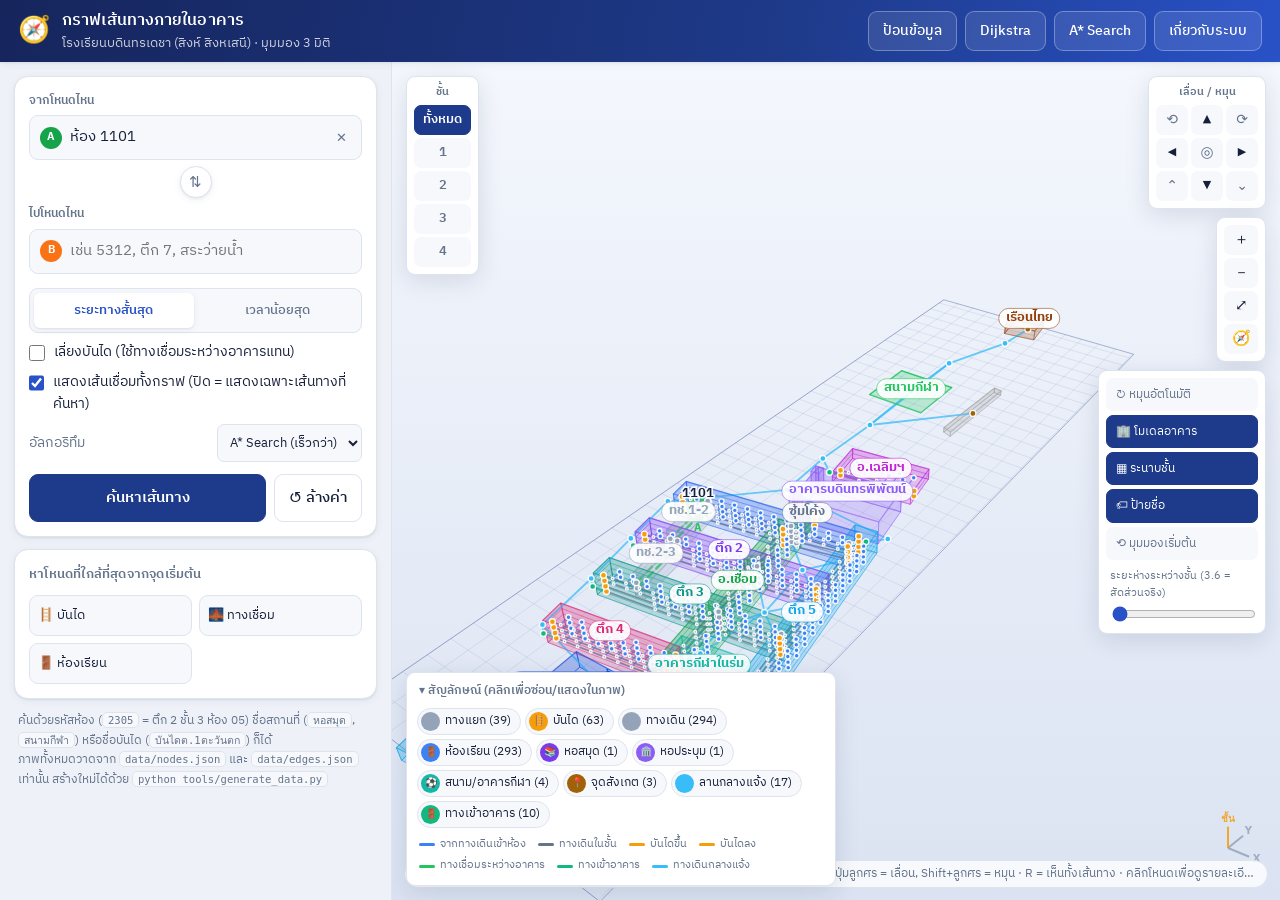
==== commit 0513721f: "ใช้รูปทรงและสัดส่วนอาคารจริงจากโมเดล 3D_Map วาดเป็นกล่องโปร่งแสง ดึง buildings.js จาก github.com/ThT" ====
--- a/index.html
+++ b/index.html
@@ -158,12 +158,14 @@
       </div>
       <div class="hud-card hud-view">
         <button type="button" id="btn-spin" class="hud-toggle" aria-pressed="false">↻ หมุนอัตโนมัติ</button>
+        <button type="button" id="btn-model" class="hud-toggle is-on" aria-pressed="true" title="กล่องอาคารโปร่งแสง เส้นทางวิ่งอยู่ภายใน">🏢 โมเดลอาคาร</button>
         <button type="button" id="btn-grid" class="hud-toggle is-on" aria-pressed="true">▦ ระนาบชั้น</button>
         <button type="button" id="btn-labels" class="hud-toggle is-on" aria-pressed="true">🏷 ป้ายชื่อ</button>
         <button type="button" id="btn-reset" class="hud-toggle">⟲ มุมมองเริ่มต้น</button>
         <label class="hud-range">
-          <span>ระยะห่างระหว่างชั้น</span>
-          <input type="range" id="floor-gap" min="4" max="30" step="1" value="14">
+          <span>ระยะห่างระหว่างชั้น (3.6 = สัดส่วนจริง)</span>
+          <input type="range" id="floor-gap" min="3.6" max="30" step="0.2" value="3.6"
+                 title="3.6 = สัดส่วนจริงตามความสูงชั้น เลื่อนขวาเพื่อดึงชั้นให้ห่างกันจะได้ดูเส้นทางง่ายขึ้น">
         </label>
       </div>
     </div>
@@ -197,28 +199,36 @@
 
   <h3>โครงสร้างข้อมูล</h3>
   <p>
-    ผังทั้งหมดถอดมาจาก <a href="https://thtpk.github.io/3D_Map/" target="_blank" rel="noopener">ผัง 3 มิติของโรงเรียน</a>
-    โดยคิดอาคารแต่ละหลังเป็น <strong>แนวทางเดินกลางอาคาร</strong> แล้วแปลงพิกัดภูมิศาสตร์เป็นพิกัดเมตร
-    (x = ทิศตะวันออก, y = ทิศเหนือ)
+    รูปทรงและสัดส่วนอาคารทั้งหมดถอดมาจาก
+    <a href="https://github.com/ThTpk/3D_Map" target="_blank" rel="noopener">โมเดล 3 มิติของโรงเรียน</a>
+    (ไฟล์ <code>buildings.js</code>) โดยแปลงพิกัดภูมิศาสตร์ของทุกปีกอาคารเป็นพิกัดเมตร
+    (x = ทิศตะวันออก, y = ทิศเหนือ) ความสูงใช้ค่าจริงชั้นละ 3.6 เมตร
+    กล่องอาคารในภาพจึงมีขนาดและตำแหน่งเท่าของจริง
   </p>
   <ul>
-    <li><strong>อาคารเรียน 8 หลัง</strong> —
-      ตึก 1, 2, 3 (4 ชั้น ยาวราว 105 ม. แนวตะวันตก–ตะวันออก),
-      ตึก 4 (4 ชั้น ยาวราว 67 ม.),
-      ตึก 5 (4 ชั้น ยาวราว 144 ม. แนวเหนือ–ใต้ เป็นแกนที่ตึก 1–3 ต่อเข้ามา),
-      อาคารเชื่อม (4 ชั้น เชื่อมตึก 1–4 ตรงกลาง),
+    <li><strong>โมเดลอาคารโปร่งแสง</strong> &mdash; วาดอาคารทุกหลังด้วยความทึบ 20%
+      โดยวาดผนังด้านไกลก่อน แล้ววาดเส้นทาง แล้วจึงปิดทับด้วยผนังด้านใกล้
+      เส้นทางจึงเห็นเป็น &ldquo;อยู่ภายในอาคาร&rdquo; จริง ๆ ปิด-เปิดได้ที่ปุ่ม 🏢 โมเดลอาคาร</li>
+    <li><strong>โหนดห้องอยู่ในแนวห้อง</strong> &mdash; แต่ละชั้นมีทางเดินพาดตามแนวยาวของอาคาร
+      ห้องเรียนอยู่อีกฝั่งหนึ่งของความกว้าง ต่อเข้าทางเดินด้วยเส้นเชื่อมสั้น ๆ ราว 6 เมตร
+      (อาคารเรียนไทยส่วนใหญ่เป็นทางเดินเดี่ยว ห้องอยู่ด้านเดียว)</li>
+    <li><strong>อาคารเรียน 8 หลัง</strong> &mdash;
+      ตึก 1, 2, 3 (4 ชั้น ยาว 105&ndash;106 ม. กว้าง 13 ม.),
+      ตึก 4 (4 ชั้น ยาว 67 ม.),
+      ตึก 5 (4 ชั้น ยาว 144 ม. แนวเหนือ&ndash;ใต้ เป็นแกนที่ตึก 1&ndash;3 ต่อเข้ามา),
+      อาคารเชื่อม (4 ชั้น สามปีกต่อกัน เชื่อมตึก 1&ndash;4 ตรงกลาง),
       ตึก 7 (4 ชั้น ด้านใต้) และ
       อาคารเฉลิมพระเกียรติ (2 ชั้น ชั้นล่างเป็นหอสมุดคุณหญิงนครราชเสนี)</li>
-    <li><strong>บันไดอยู่ด้านข้างอาคาร</strong> — หัวและท้ายของแนวทางเดินทุกหลัง
-      แต่ละชั้นมีโหนดบันไดของตัวเอง แล้วเชื่อมชั้นต่อชั้นด้วยเส้นเชื่อมชนิดบันได
+    <li><strong>บันไดอยู่ด้านข้างอาคาร</strong> &mdash; หัวและท้ายของแนวทางเดินทุกหลัง
+      แต่ละชั้นมีโหนดบันไดของตัวเอง เชื่อมชั้นต่อชั้นด้วยเส้นเชื่อมชนิดบันได
       (ขึ้นกับลงใช้เวลาไม่เท่ากัน จึงเก็บเป็นเส้นแบบมีทิศทาง)</li>
-    <li><strong>ทางเดินเชื่อม</strong> — ทางเดินเชื่อมฝั่งตะวันตก 2 ช่วง (ตึก 1–2 และ ตึก 2–3)
-      มีเฉพาะ <strong>ชั้น 3–4</strong> เพราะชั้นล่างสองชั้นเป็นเสาสูงโล่ง
-      และทางเดินซุ้มโค้ง (ชั้น 1–3) เชื่อมอาคารบดินทรพิพัฒน์กับตึก 1</li>
-    <li><strong>ทางแยกระหว่างอาคาร</strong> — จุดที่แนวทางเดินสองอาคารบรรจบกันเป็นโหนดชนิด
+    <li><strong>ทางเดินเชื่อม</strong> &mdash; ทางเดินเชื่อมฝั่งตะวันตก 2 ช่วง (ตึก 1&ndash;2 และ ตึก 2&ndash;3)
+      มีเฉพาะ <strong>ชั้น 3&ndash;4</strong> เพราะชั้นล่างสองชั้นเป็นเสาสูงโล่ง
+      และทางเดินซุ้มโค้ง (ชั้น 1&ndash;3) เชื่อมอาคารบดินทรพิพัฒน์กับตึก 1</li>
+    <li><strong>ทางแยกระหว่างอาคาร</strong> &mdash; จุดที่แนวทางเดินสองอาคารบรรจบกันเป็นโหนดชนิด
       <code>junction</code> ใช้ร่วมกันทั้งสองแนว ทำให้กราฟมีวงรอบ จึงมีหลายเส้นทางให้เลือกจริง ๆ</li>
-    <li><strong>ทางเดินกลางแจ้ง</strong> — ลานหน้าอาคารและลานกลางที่ระดับชั้น 1
-      เชื่อมกลุ่มตึก 1–5 เข้ากับหอประชุม สนามกีฬา เรือนไทย อาคารกีฬา สระว่ายน้ำ และตึก 7</li>
+    <li><strong>ทางเดินกลางแจ้ง</strong> &mdash; ลานหน้าอาคารที่ระดับชั้น 1
+      เชื่อมกลุ่มตึก 1&ndash;5 เข้ากับหอประชุม สนามกีฬา เรือนไทย อาคารกีฬา สระว่ายน้ำ และตึก 7</li>
   </ul>
 
   <h3>รหัสห้อง</h3>
@@ -229,6 +239,7 @@
   <p class="hint">
     <strong>จำนวนห้องต่อชั้นยังเป็นค่าตั้งต้น</strong> ประมาณจากความยาวอาคาร ไม่ใช่ผังห้องจริง
     แก้คีย์ <code>rooms</code> ของอาคารนั้นใน <code>tools/generate_data.py</code> แล้วรันสคริปต์ใหม่ได้เลย
+    ส่วนรูปทรงอาคารมาจากโมเดลจริง ไม่ต้องแก้ด้วยมือ
   </p>
 
   <h3>การฉายภาพ 3 มิติ</h3>
@@ -236,8 +247,9 @@
     พิกัด <code>x</code>, <code>y</code> มาจากไฟล์โดยตรง ส่วนแกนตั้งคำนวณจากค่า <code>floor</code>
     จากนั้นหมุนรอบแกนตั้งด้วยมุม yaw เอียงด้วยมุม pitch แล้วฉายแบบเปอร์สเปกทีฟ
     (<code>scale = focal / (dist + depth)</code>) และวาดจากไกลไปใกล้ตามหลัก painter's algorithm
-    ระยะระหว่างชั้นบนภาพถูกขยายให้เห็นชัด ปรับได้ที่แถบเลื่อน "ระยะห่างระหว่างชั้น"
-    และไม่มีผลต่อการคำนวณเส้นทาง
+    ค่าเริ่มต้นของระยะระหว่างชั้นคือ 3.6 เมตรเท่าความสูงชั้นจริง ภาพจึงมีสัดส่วนตรงกับของจริง
+    ถ้าเส้นทางข้ามหลายชั้นแล้วดูยาก ให้เลื่อนแถบ "ระยะห่างระหว่างชั้น" ไปทางขวาเพื่อดึงชั้นให้ห่างกัน
+    หรือกดเลือกชั้นที่ต้องการดู ทั้งสองอย่างไม่มีผลต่อการคำนวณเส้นทาง
   </p>
 
   <h3>อัลกอริทึมที่ใช้</h3>
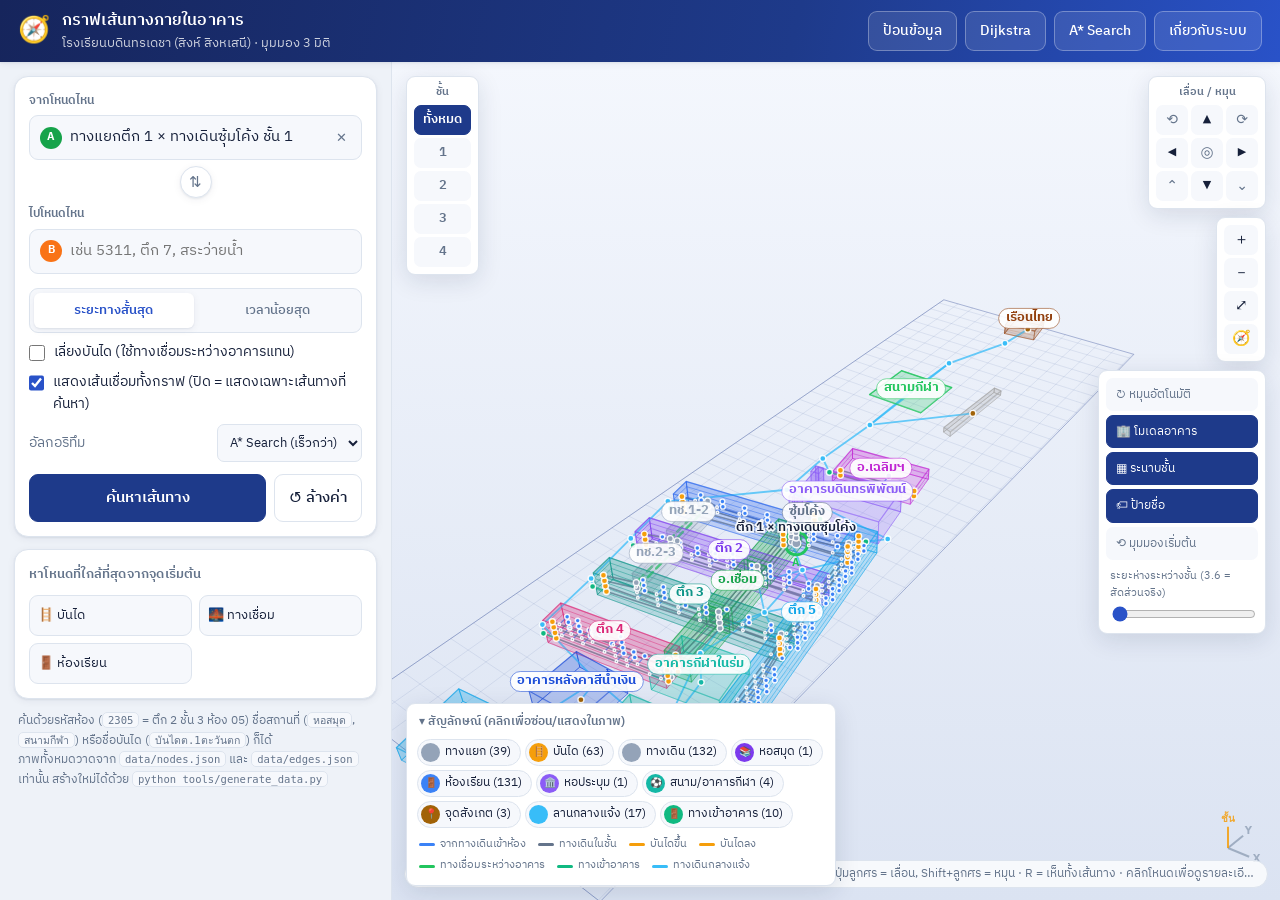
==== commit 5df5e5fe: "ใช้ห้องจริงจากตารางเรียน ม.1-ม.6 แทนจำนวนห้องต่อชั้นที่เป็นค่าประมาณ รหัสห้องสี่หลักในตารางเรียน (re" ====
--- a/index.html
+++ b/index.html
@@ -44,7 +44,7 @@
           <label class="picker-label" for="input-start">จากโหนดไหน</label>
           <div class="picker-control">
             <span class="picker-pin picker-pin--a">A</span>
-            <input type="text" id="input-start" placeholder="เช่น 1101, หอสมุด, สนามกีฬา" role="combobox" aria-expanded="false" aria-controls="list-start">
+            <input type="text" id="input-start" placeholder="เช่น 1301, หอสมุด, สนามกีฬา" role="combobox" aria-expanded="false" aria-controls="list-start">
             <button type="button" class="picker-clear" aria-label="ล้างจุดเริ่มต้น">✕</button>
           </div>
           <div class="picker-list" id="list-start" role="listbox"></div>
@@ -56,7 +56,7 @@
           <label class="picker-label" for="input-goal">ไปโหนดไหน</label>
           <div class="picker-control">
             <span class="picker-pin picker-pin--b">B</span>
-            <input type="text" id="input-goal" placeholder="เช่น 5312, ตึก 7, สระว่ายน้ำ" role="combobox" aria-expanded="false" aria-controls="list-goal">
+            <input type="text" id="input-goal" placeholder="เช่น 5311, ตึก 7, สระว่ายน้ำ" role="combobox" aria-expanded="false" aria-controls="list-goal">
             <button type="button" class="picker-clear" aria-label="ล้างจุดหมาย">✕</button>
           </div>
           <div class="picker-list" id="list-goal" role="listbox"></div>
@@ -237,8 +237,13 @@
     (อาคารเชื่อมใช้รหัส 6 และอาคารเฉลิมพระเกียรติใช้รหัส 8)
   </p>
   <p class="hint">
-    <strong>จำนวนห้องต่อชั้นยังเป็นค่าตั้งต้น</strong> ประมาณจากความยาวอาคาร ไม่ใช่ผังห้องจริง
-    แก้คีย์ <code>rooms</code> ของอาคารนั้นใน <code>tools/generate_data.py</code> แล้วรันสคริปต์ใหม่ได้เลย
+    จำนวนห้องและเลขห้องของแต่ละชั้นมาจาก<strong>ตารางเรียน ม.1&ndash;ม.6 ภาคเรียนที่ 2/2569</strong>
+    นับเฉพาะห้องที่มีคาบเรียนจริง รวม 131 ห้อง ห้องพักครูและห้องที่ไม่มีคาบเรียนจึงไม่อยู่ในกราฟ
+    และอาคารเชื่อมกับอาคารเฉลิมพระเกียรติไม่มีรหัสห้องปรากฏในตารางเรียนเลย
+  </p>
+  <p class="hint">
+    ห้องเลข <code>r</code> วางอยู่กลางช่องที่ <code>r</code> ของแนวทางเดิน
+    ห้องเลขเดียวกันจึงอยู่ตำแหน่งเดียวกันทุกชั้น ชั้นที่ไม่ได้ใช้ห้องนั้นจะเว้นช่องว่างไว้
     ส่วนรูปทรงอาคารมาจากโมเดลจริง ไม่ต้องแก้ด้วยมือ
   </p>
 
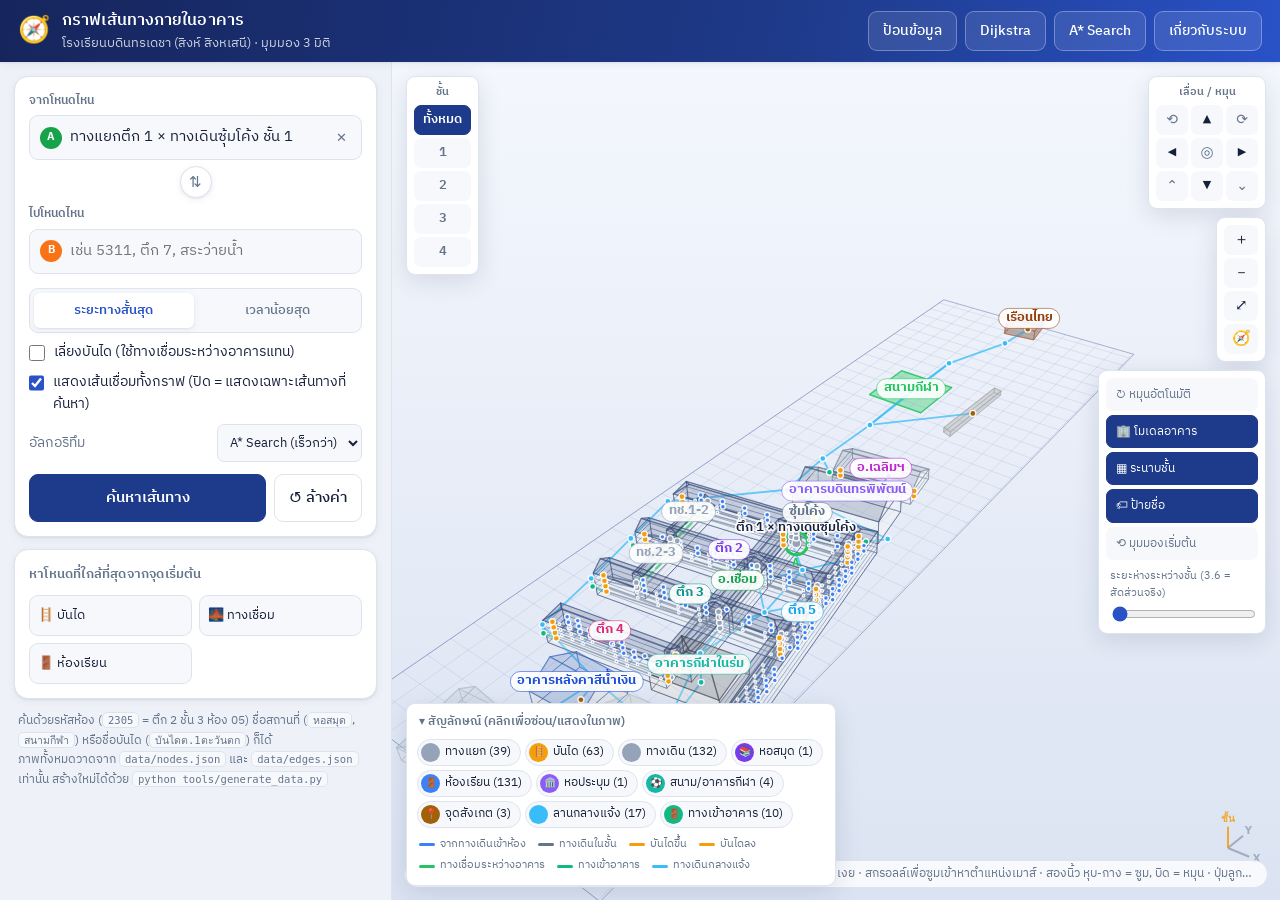
==== commit ae92333a: "ควบคุมมุมมองแบบแผนที่ และวาดอาคารตามโมเดลจริงที่โปร่งแสง 20% การควบคุมมุมมอง เปลี่ยนเป็นแบบเดียวกับโ" ====
--- a/index.html
+++ b/index.html
@@ -123,7 +123,7 @@
 
   <!-- ================= ภาพกราฟ 3 มิติ ================= -->
   <div class="viewport">
-    <canvas id="scene" aria-label="ภาพกราฟโหนดและเส้นเชื่อมแบบ 3 มิติ ลากเพื่อหมุน"></canvas>
+    <canvas id="scene" aria-label="ภาพกราฟโหนดและเส้นเชื่อมแบบ 3 มิติ ลากเพื่อเลื่อนแผนที่"></canvas>
 
     <div class="view-hud view-hud--left">
       <div class="hud-card">
@@ -158,7 +158,7 @@
       </div>
       <div class="hud-card hud-view">
         <button type="button" id="btn-spin" class="hud-toggle" aria-pressed="false">↻ หมุนอัตโนมัติ</button>
-        <button type="button" id="btn-model" class="hud-toggle is-on" aria-pressed="true" title="กล่องอาคารโปร่งแสง เส้นทางวิ่งอยู่ภายใน">🏢 โมเดลอาคาร</button>
+        <button type="button" id="btn-model" class="hud-toggle is-on" aria-pressed="true" title="โมเดลอาคารจริงจากผัง 3 มิติ โปร่งแสง 20% เส้นทางวิ่งอยู่ภายใน">🏢 โมเดลอาคาร</button>
         <button type="button" id="btn-grid" class="hud-toggle is-on" aria-pressed="true">▦ ระนาบชั้น</button>
         <button type="button" id="btn-labels" class="hud-toggle is-on" aria-pressed="true">🏷 ป้ายชื่อ</button>
         <button type="button" id="btn-reset" class="hud-toggle">⟲ มุมมองเริ่มต้น</button>
@@ -170,7 +170,7 @@
       </div>
     </div>
 
-    <div class="view-hint">ลากเพื่อหมุน · Shift+ลาก หรือคลิกขวาลาก เพื่อเลื่อน · สกรอลล์หรือหุบสองนิ้วเพื่อซูม · ปุ่มลูกศร = เลื่อน, Shift+ลูกศร = หมุน · R = เห็นทั้งเส้นทาง · คลิกโหนดเพื่อดูรายละเอียด</div>
+    <div class="view-hint">ควบคุมแบบแผนที่ — ลากเพื่อเลื่อน · คลิกขวาลาก หรือ Ctrl/Shift+ลาก เพื่อหมุนและก้ม-เงย · สกรอลล์เพื่อซูมเข้าหาตำแหน่งเมาส์ · สองนิ้ว หุบ-กาง = ซูม, บิด = หมุน · ปุ่มลูกศร = เลื่อน, Shift+ลูกศร = หมุน · R = เห็นทั้งเส้นทาง · คลิกโหนดเพื่อดูรายละเอียด</div>
 
     <details class="legend" open>
       <summary>สัญลักษณ์ (คลิกเพื่อซ่อน/แสดงในภาพ)</summary>
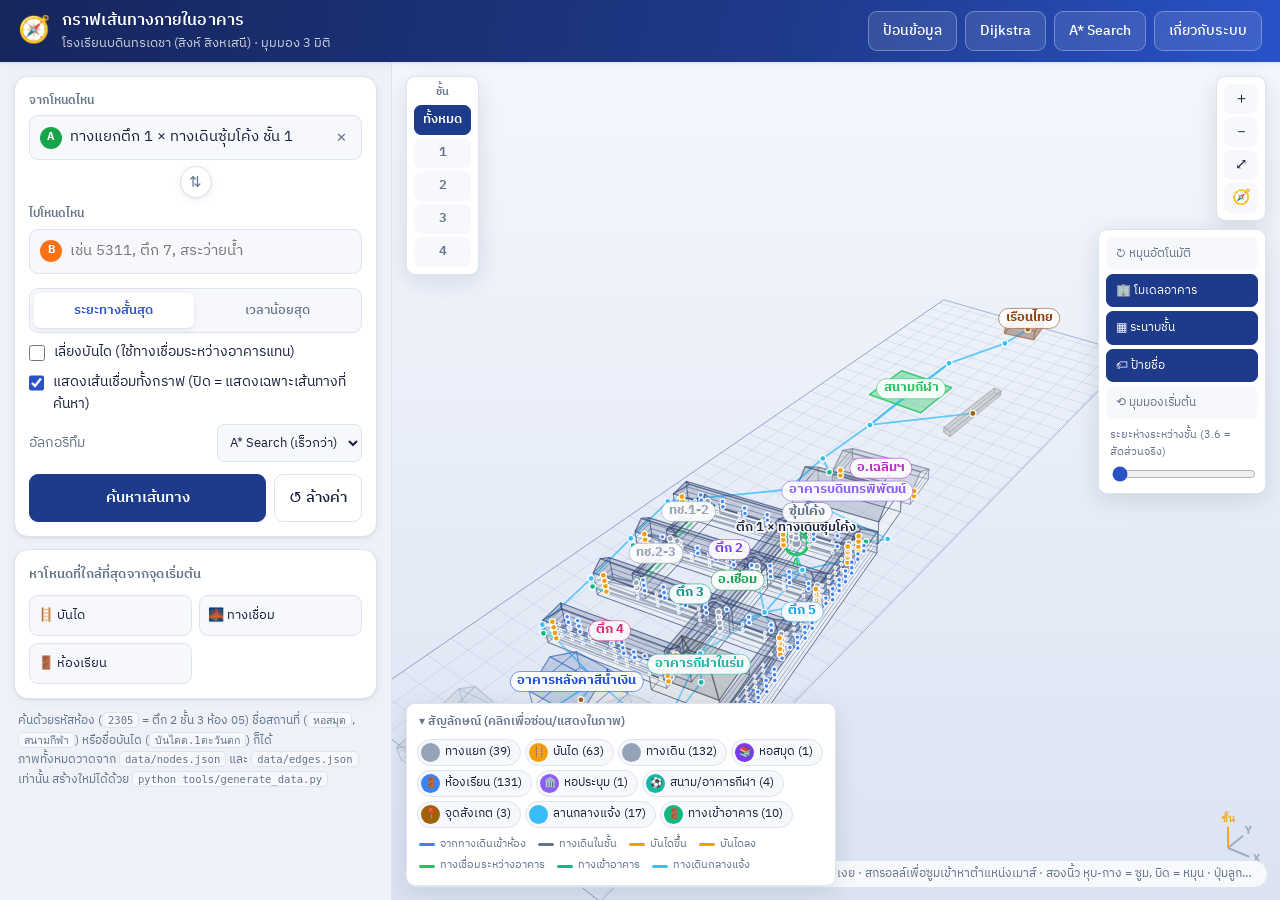
==== commit 1c5df421: "เอาแผงปุ่มเลื่อน/หมุนออก แก้ทิศเลื่อนแผนที่ และย้ายปุ่มตั้งจุดขึ้นบนสุด - เอาแผงปุ่มตาราง 3x3 (เลื่อ" ====
--- a/index.html
+++ b/index.html
@@ -133,23 +133,6 @@
     </div>
 
     <div class="view-hud view-hud--right">
-      <div class="hud-card hud-pad" id="view-pad">
-        <span class="hud-title">เลื่อน / หมุน</span>
-        <div class="pad-grid">
-          <button type="button" class="pad-rot" data-rotate="ccw" title="หมุนซ้าย (Shift+←)" aria-label="หมุนซ้าย">⟲</button>
-          <button type="button" class="pad-dir" data-pan="up" title="เลื่อนจุดศูนย์กลางขึ้น (↑)" aria-label="เลื่อนขึ้น">▲</button>
-          <button type="button" class="pad-rot" data-rotate="cw" title="หมุนขวา (Shift+→)" aria-label="หมุนขวา">⟳</button>
-
-          <button type="button" class="pad-dir" data-pan="left" title="เลื่อนจุดศูนย์กลางไปทางซ้าย (←)" aria-label="เลื่อนซ้าย">◀</button>
-          <button type="button" class="pad-home" id="pan-center" title="กลับไปกึ่งกลางกราฟ (C)" aria-label="กลับไปกึ่งกลาง">◎</button>
-          <button type="button" class="pad-dir" data-pan="right" title="เลื่อนจุดศูนย์กลางไปทางขวา (→)" aria-label="เลื่อนขวา">▶</button>
-
-          <button type="button" class="pad-rot" data-rotate="up" title="เงยขึ้น (Shift+↑)" aria-label="เงยขึ้น">⌃</button>
-          <button type="button" class="pad-dir" data-pan="down" title="เลื่อนจุดศูนย์กลางลง (↓)" aria-label="เลื่อนลง">▼</button>
-          <button type="button" class="pad-rot" data-rotate="down" title="ก้มลง (Shift+↓)" aria-label="ก้มลง">⌄</button>
-        </div>
-      </div>
-
       <div class="hud-card hud-zoom">
         <button type="button" id="zoom-in" aria-label="ขยาย (+)" title="ขยาย (+)">＋</button>
         <button type="button" id="zoom-out" aria-label="ย่อ (-)" title="ย่อ (-)">－</button>
--- a/css/style.css
+++ b/css/style.css
@@ -577,7 +577,13 @@
 .detail-facts dt { font-size: 12.5px; color: var(--text-muted); margin: 0; }
 .detail-facts dd { font-size: 13px; margin: 0; word-break: break-word; }
 
-.detail-actions { display: grid; grid-template-columns: 1fr 1fr; gap: 8px; }
+/* ปุ่มตั้งจุดเริ่มต้น/จุดหมาย อยู่ใต้หัวแผงเลย กดได้ทันทีไม่ต้องเลื่อนหา */
+.detail-actions {
+  display: grid;
+  grid-template-columns: 1fr 1fr;
+  gap: 8px;
+  margin-bottom: 11px;
+}
 
 /* ---------------------------- ภาพกราฟ 3 มิติ ---------------------------- */
 .viewport {
@@ -655,31 +661,6 @@
   border-color: var(--navy-800);
   color: #fff;
 }
-
-/* แผงเลื่อน/หมุนมุมมอง — ตาราง 3x3
- * ขอบกลางสี่ด้าน = เลื่อนจุดศูนย์กลาง, สี่มุม = หมุน/ก้มเงย, ตรงกลาง = กลับกึ่งกลาง */
-.hud-pad .pad-grid {
-  display: grid;
-  grid-template-columns: repeat(3, 32px);
-  gap: 3px;
-}
-.hud-pad button {
-  font: inherit;
-  font-size: 12px;
-  line-height: 1;
-  height: 30px;
-  border: 0;
-  border-radius: 7px;
-  background: var(--surface-2);
-  color: var(--text-muted);
-  cursor: pointer;
-  transition: background .14s, color .14s;
-}
-.hud-pad button:hover { background: var(--border); color: var(--text); }
-.hud-pad button:active { background: var(--navy-800); color: #fff; }
-.hud-pad .pad-dir { color: var(--text); font-size: 11px; }
-.hud-pad .pad-rot { font-size: 14px; }
-.hud-pad .pad-home { font-size: 15px; }
 
 .hud-zoom { display: flex; flex-direction: column; gap: 3px; }
 .hud-zoom button {
@@ -939,11 +920,9 @@
   .view-hint { display: none; }
   .hud-view { width: 148px; }
   .hud-view .hud-toggle { font-size: 11px; padding: 5px 7px; }
-  /* จอแคบ: ปุ่มชั้นเรียงเป็นตาราง และย่อแผงเลื่อน/หมุน เพื่อไม่ให้บังภาพ */
+  /* จอแคบ: ปุ่มชั้นเรียงเป็นตาราง เพื่อไม่ให้บังภาพ */
   .floor-switch { flex-direction: row; flex-wrap: wrap; max-width: 132px; }
   .floor-switch button { min-width: 40px; height: 27px; font-size: 12px; }
-  .hud-pad .pad-grid { grid-template-columns: repeat(3, 28px); }
-  .hud-pad button { height: 26px; }
   .hud-zoom button { width: 30px; height: 27px; }
   .toast { bottom: 190px; }
   .stat-grid { grid-template-columns: repeat(2, 1fr); }
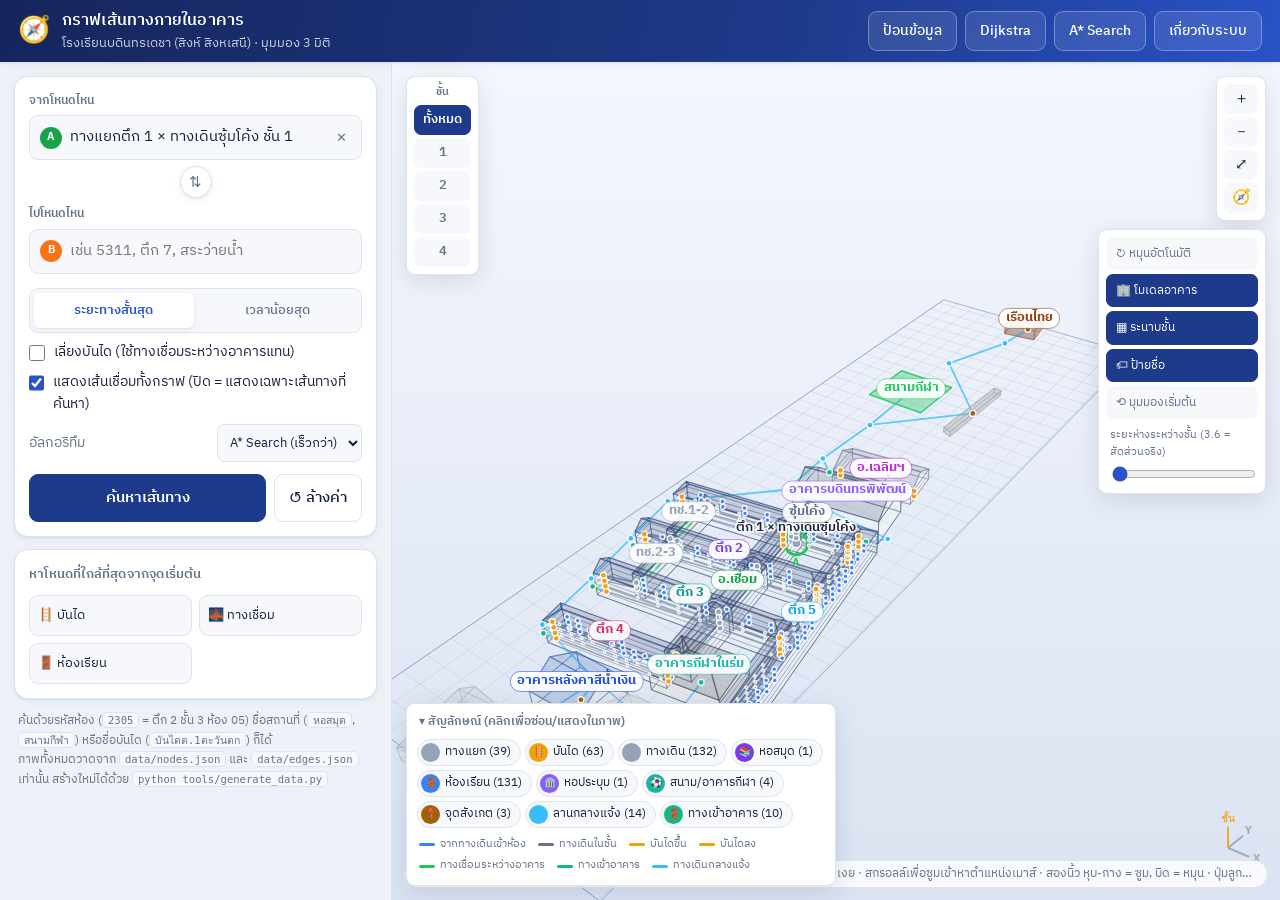
==== commit b52cd99d: "เลิกลัดผ่านตึกและสนาม คลิกโหนดแล้วเลื่อนไปแผงรายละเอียด ปุ่มล้างค่าไม่ขยับกล้อง กราฟทางเดินกลางแจ้ง " ====
--- a/index.html
+++ b/index.html
@@ -211,7 +211,9 @@
     <li><strong>ทางแยกระหว่างอาคาร</strong> &mdash; จุดที่แนวทางเดินสองอาคารบรรจบกันเป็นโหนดชนิด
       <code>junction</code> ใช้ร่วมกันทั้งสองแนว ทำให้กราฟมีวงรอบ จึงมีหลายเส้นทางให้เลือกจริง ๆ</li>
     <li><strong>ทางเดินกลางแจ้ง</strong> &mdash; ลานหน้าอาคารที่ระดับชั้น 1
-      เชื่อมกลุ่มตึก 1&ndash;5 เข้ากับหอประชุม สนามกีฬา เรือนไทย อาคารกีฬา สระว่ายน้ำ และตึก 7</li>
+      เชื่อมกลุ่มตึก 1&ndash;5 เข้ากับหอประชุม สนามกีฬา เรือนไทย อาคารกีฬา สระว่ายน้ำ และตึก 7
+      โดยเลาะไปตามทางเดินจริง <strong>ไม่ลัดผ่านตัวอาคารและไม่ลัดสนามกีฬา</strong>
+      เส้นทางเหนือ&ndash;ใต้ของสนามจึงอ้อมไปทางฝั่งตะวันออกผ่านอัฒจันทร์</li>
   </ul>
 
   <h3>รหัสห้อง</h3>
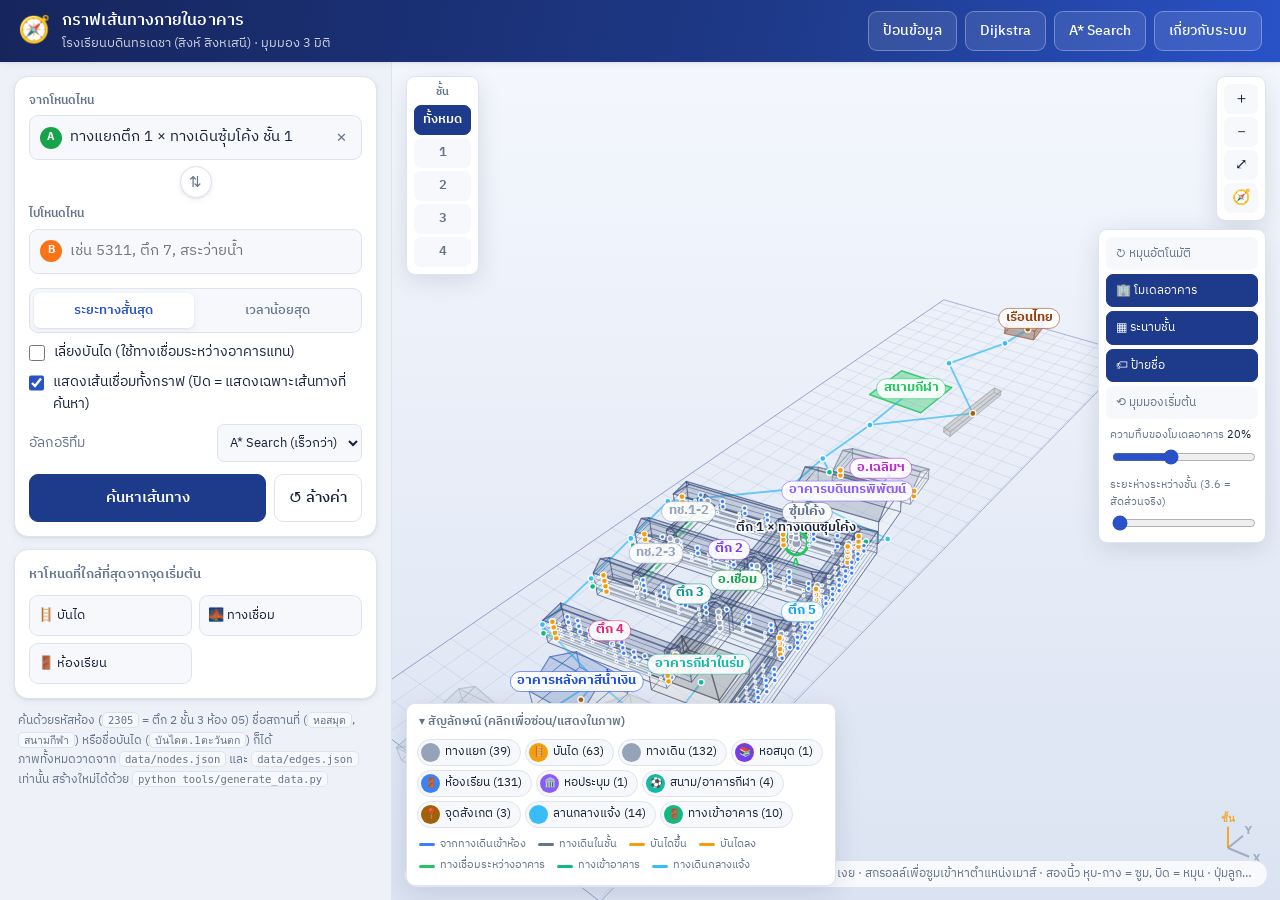
==== commit 81c77397: "เพิ่มแถบปรับความทึบของโมเดลอาคาร 0-50% ค่าเริ่มต้น 20% - แถบเลื่อนใหม่บนภาพ เหนือแถบระยะห่างระหว่างช" ====
--- a/index.html
+++ b/index.html
@@ -141,10 +141,15 @@
       </div>
       <div class="hud-card hud-view">
         <button type="button" id="btn-spin" class="hud-toggle" aria-pressed="false">↻ หมุนอัตโนมัติ</button>
-        <button type="button" id="btn-model" class="hud-toggle is-on" aria-pressed="true" title="โมเดลอาคารจริงจากผัง 3 มิติ โปร่งแสง 20% เส้นทางวิ่งอยู่ภายใน">🏢 โมเดลอาคาร</button>
+        <button type="button" id="btn-model" class="hud-toggle is-on" aria-pressed="true" title="โมเดลอาคารจริงจากผัง 3 มิติ เส้นทางวิ่งอยู่ภายใน">🏢 โมเดลอาคาร</button>
         <button type="button" id="btn-grid" class="hud-toggle is-on" aria-pressed="true">▦ ระนาบชั้น</button>
         <button type="button" id="btn-labels" class="hud-toggle is-on" aria-pressed="true">🏷 ป้ายชื่อ</button>
         <button type="button" id="btn-reset" class="hud-toggle">⟲ มุมมองเริ่มต้น</button>
+        <label class="hud-range">
+          <span>ความทึบของโมเดลอาคาร <output id="building-alpha-out" for="building-alpha">20%</output></span>
+          <input type="range" id="building-alpha" min="0" max="50" step="1" value="20"
+                 title="0% = ใสจนมองไม่เห็นตัวอาคาร · 20% = ค่าเริ่มต้น · 50% = ทึบที่สุด บังเส้นทางมากขึ้น">
+        </label>
         <label class="hud-range">
           <span>ระยะห่างระหว่างชั้น (3.6 = สัดส่วนจริง)</span>
           <input type="range" id="floor-gap" min="3.6" max="30" step="0.2" value="3.6"
@@ -241,6 +246,10 @@
     ถ้าเส้นทางข้ามหลายชั้นแล้วดูยาก ให้เลื่อนแถบ "ระยะห่างระหว่างชั้น" ไปทางขวาเพื่อดึงชั้นให้ห่างกัน
     หรือกดเลือกชั้นที่ต้องการดู ทั้งสองอย่างไม่มีผลต่อการคำนวณเส้นทาง
   </p>
+  <p class="hint">
+    ถ้าตัวอาคารบังเส้นทาง ให้เลื่อนแถบ "ความทึบของโมเดลอาคาร" ลงไปทาง 0%
+    (0% = ไม่เห็นตัวอาคารเลย เหลือแต่กราฟ · ค่าเริ่มต้น 20% · มากสุด 50%)
+  </p>
 
   <h3>อัลกอริทึมที่ใช้</h3>
   <p>
--- a/css/style.css
+++ b/css/style.css
@@ -701,6 +701,7 @@
   padding: 4px 4px 2px;
 }
 .hud-range input { width: 100%; accent-color: var(--navy-600); }
+.hud-range output { color: var(--text); font-variant-numeric: tabular-nums; }
 
 /* ---------------------------- สัญลักษณ์ ---------------------------- */
 .legend {
